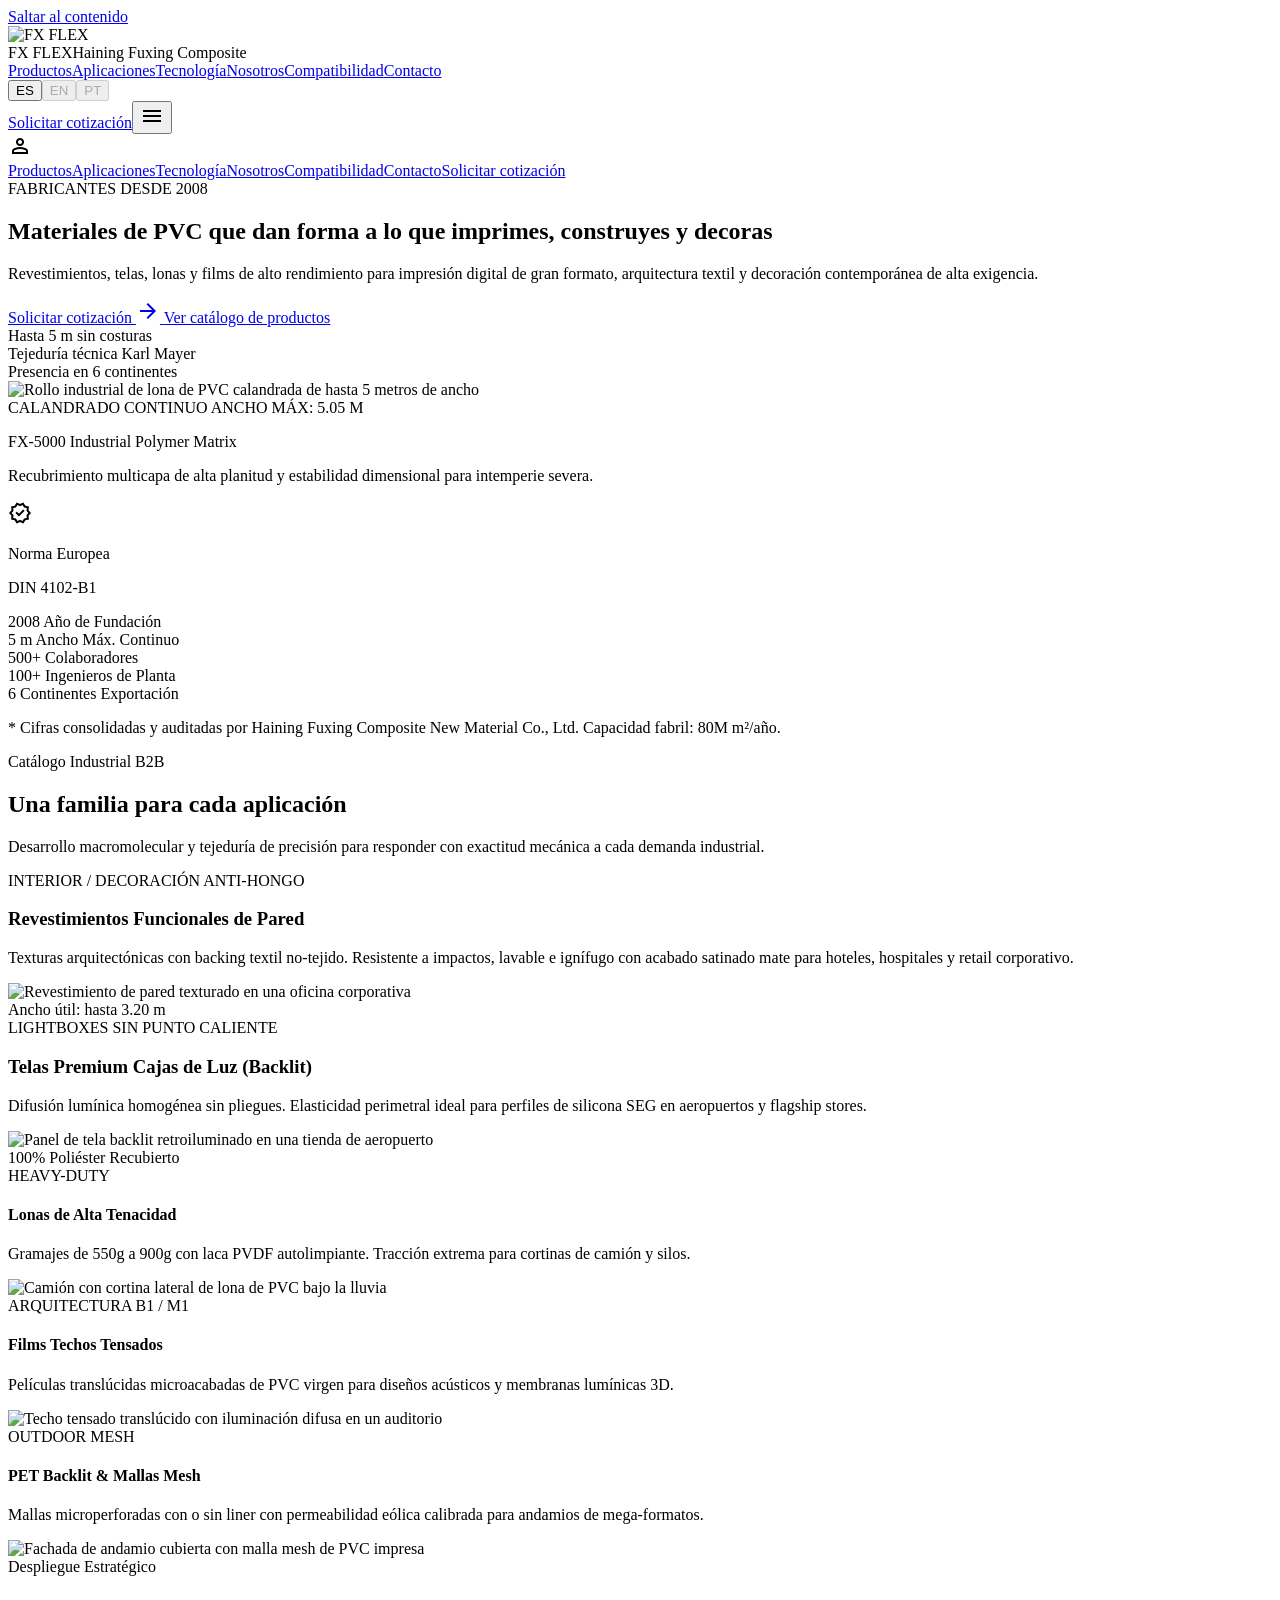
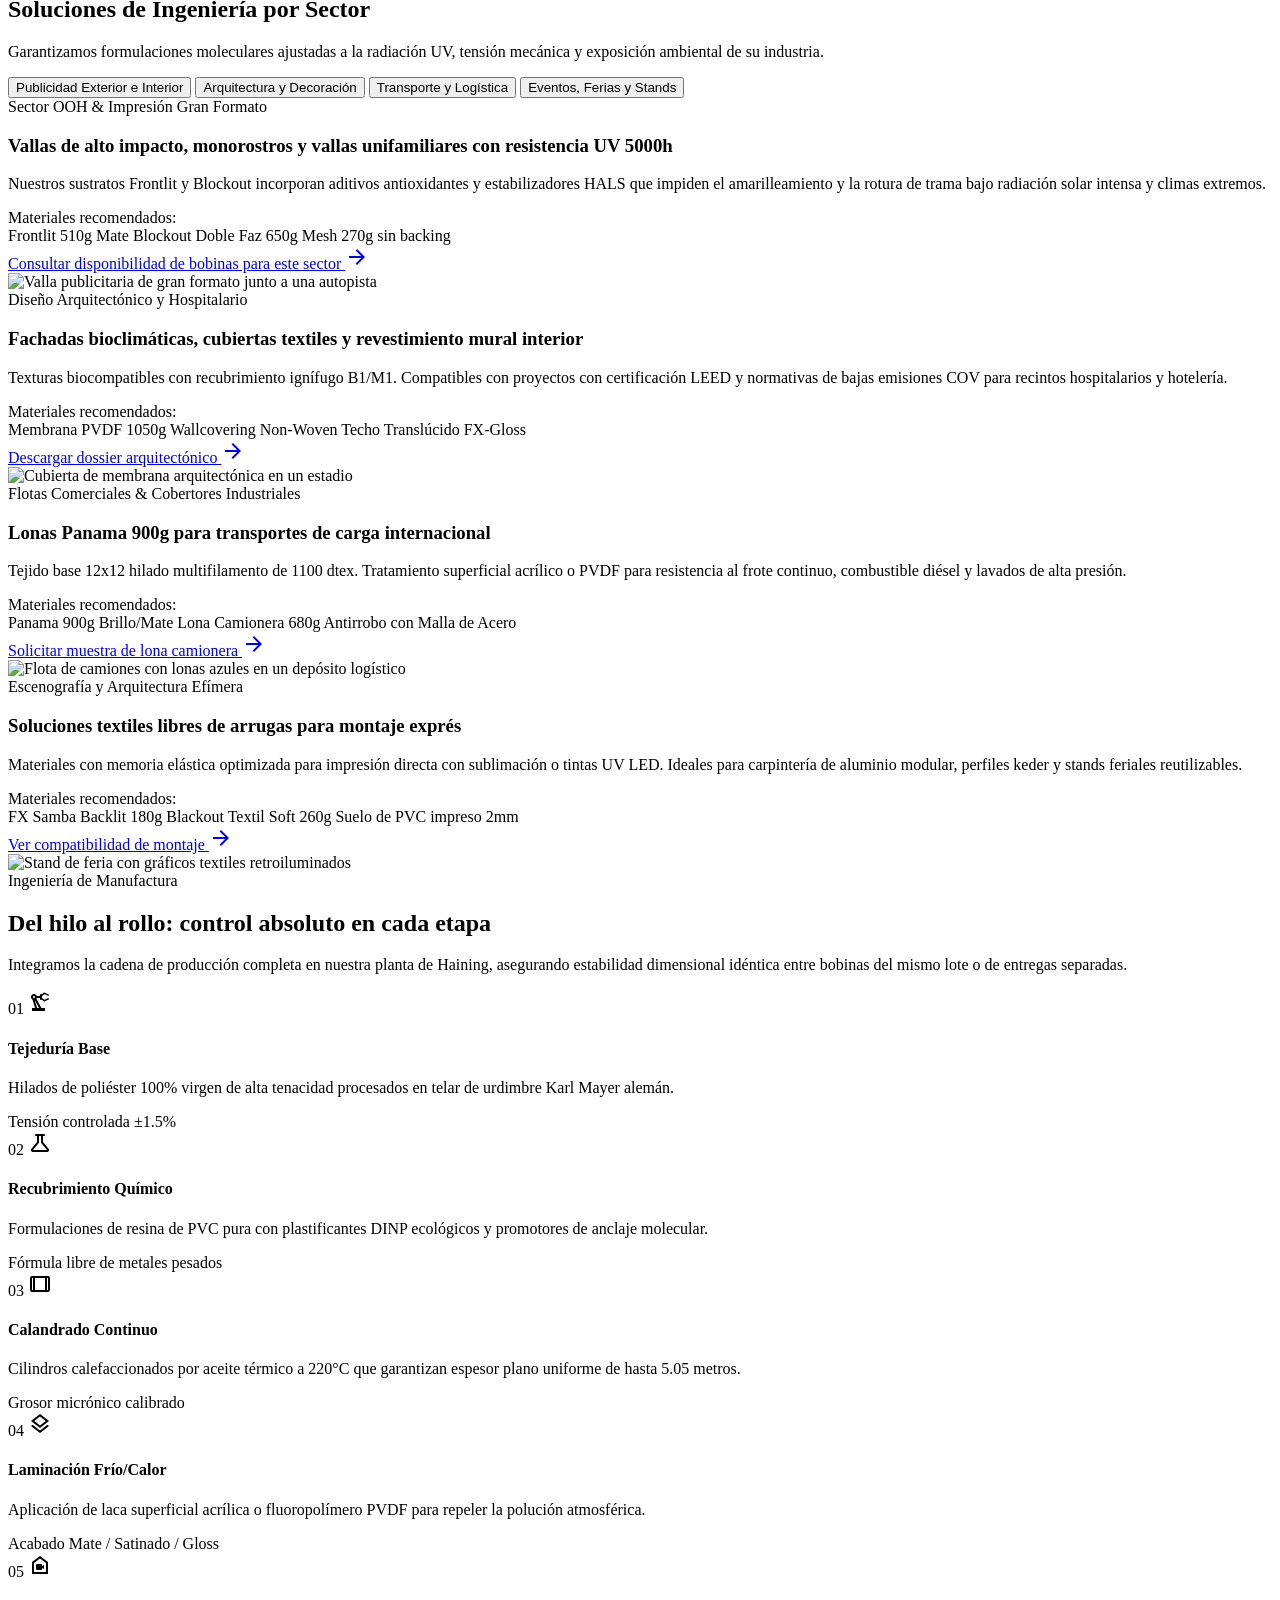
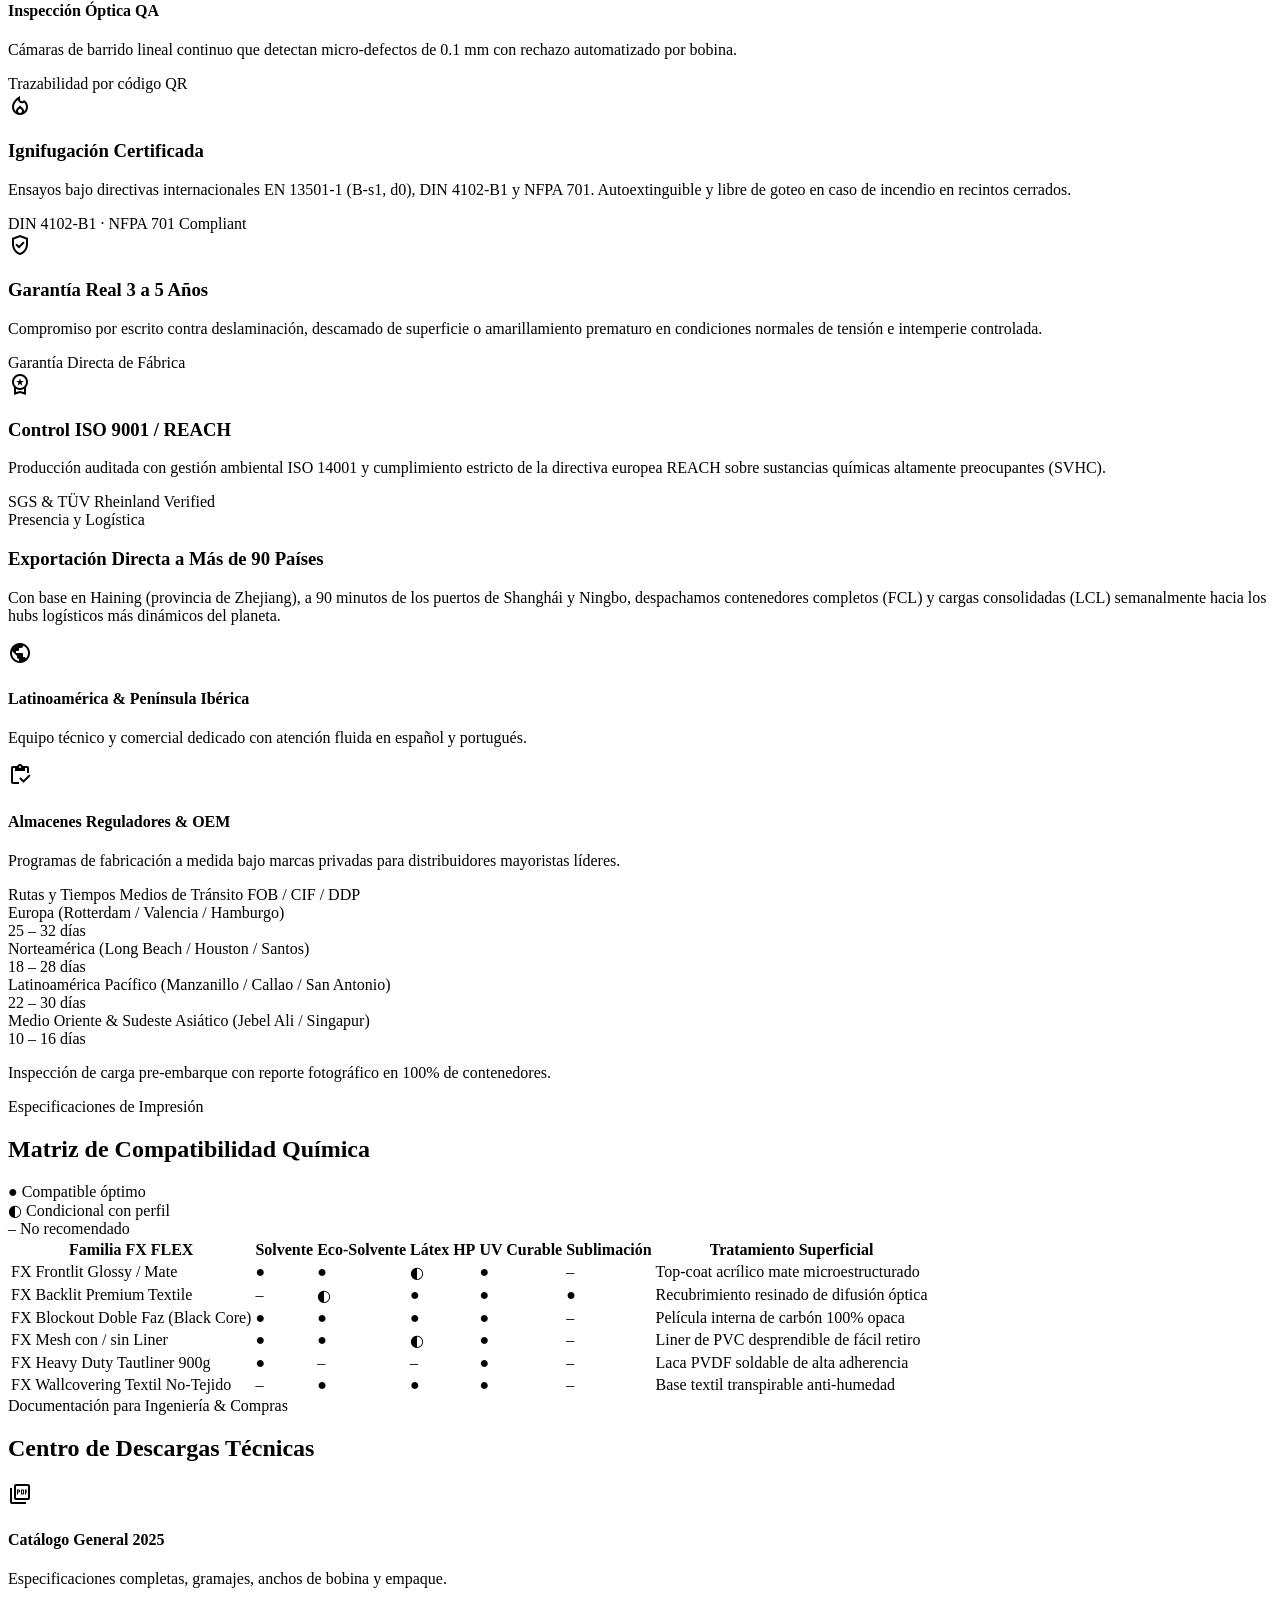
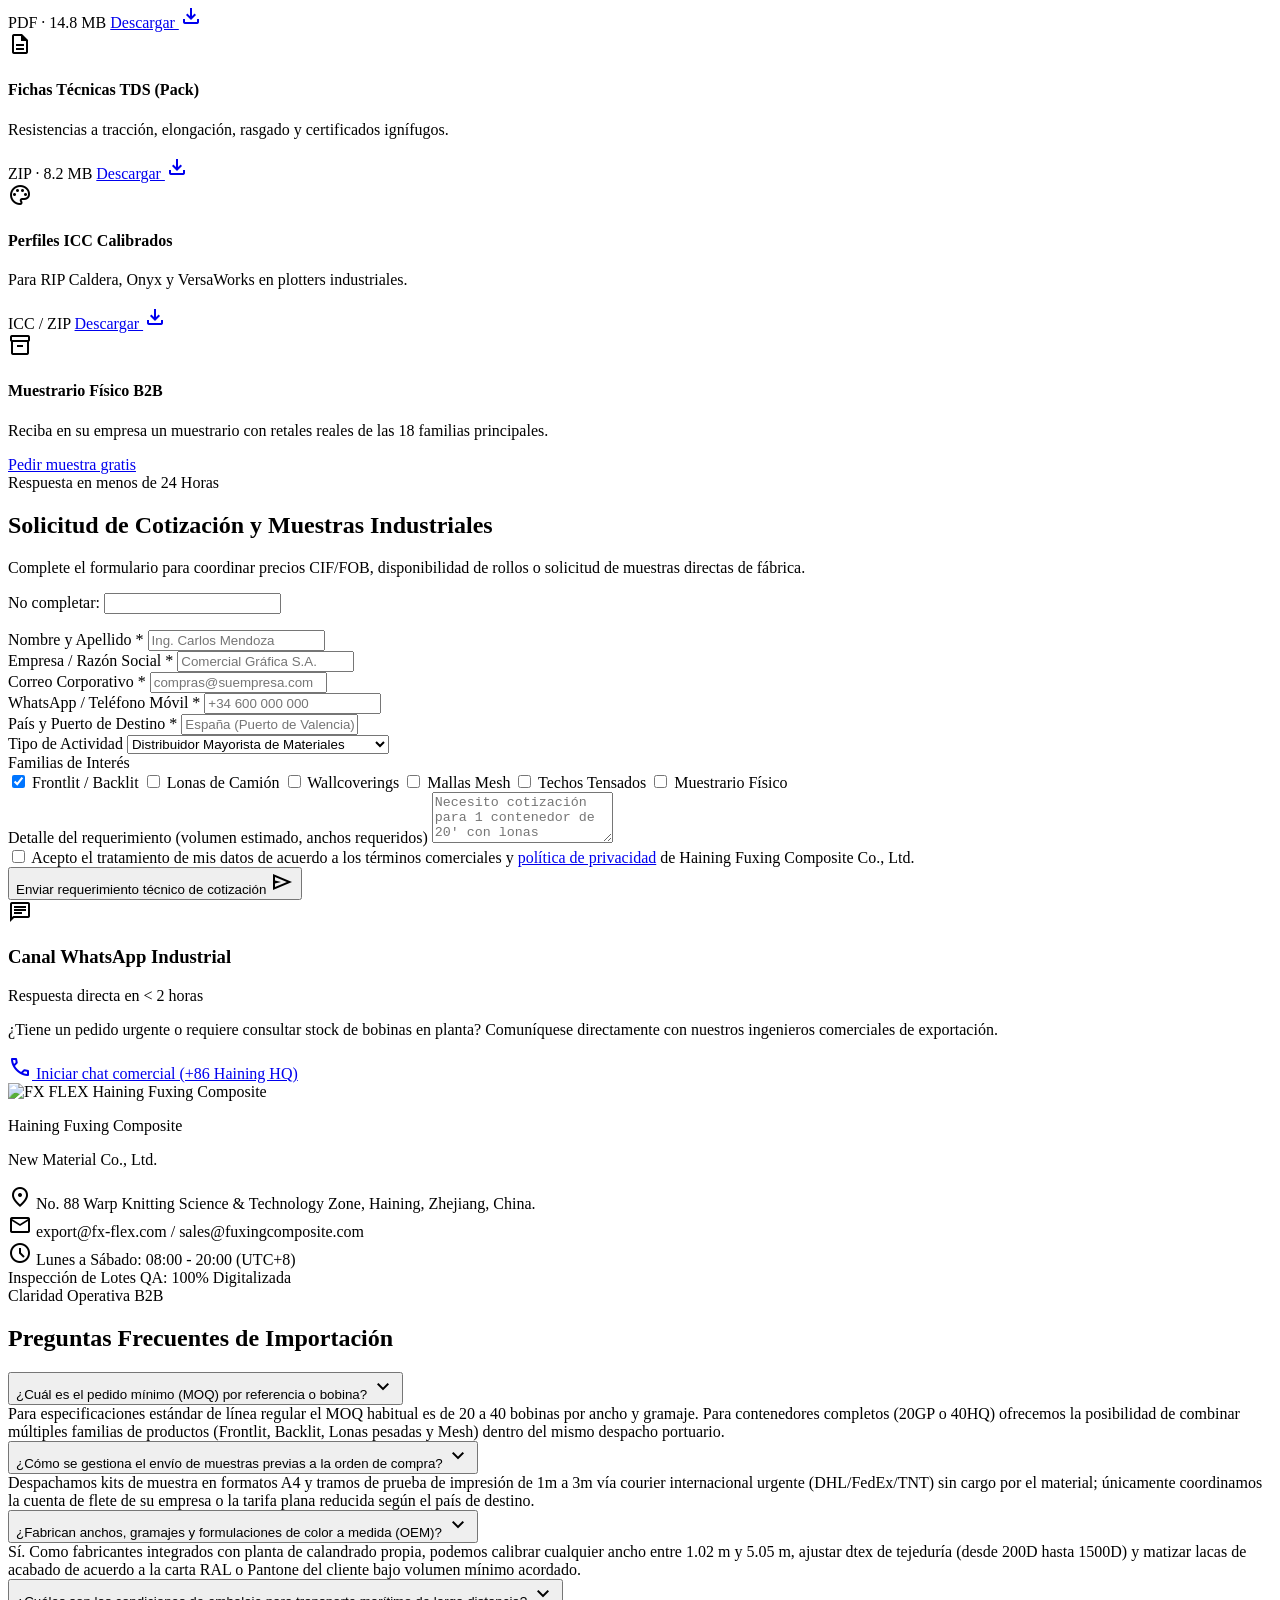
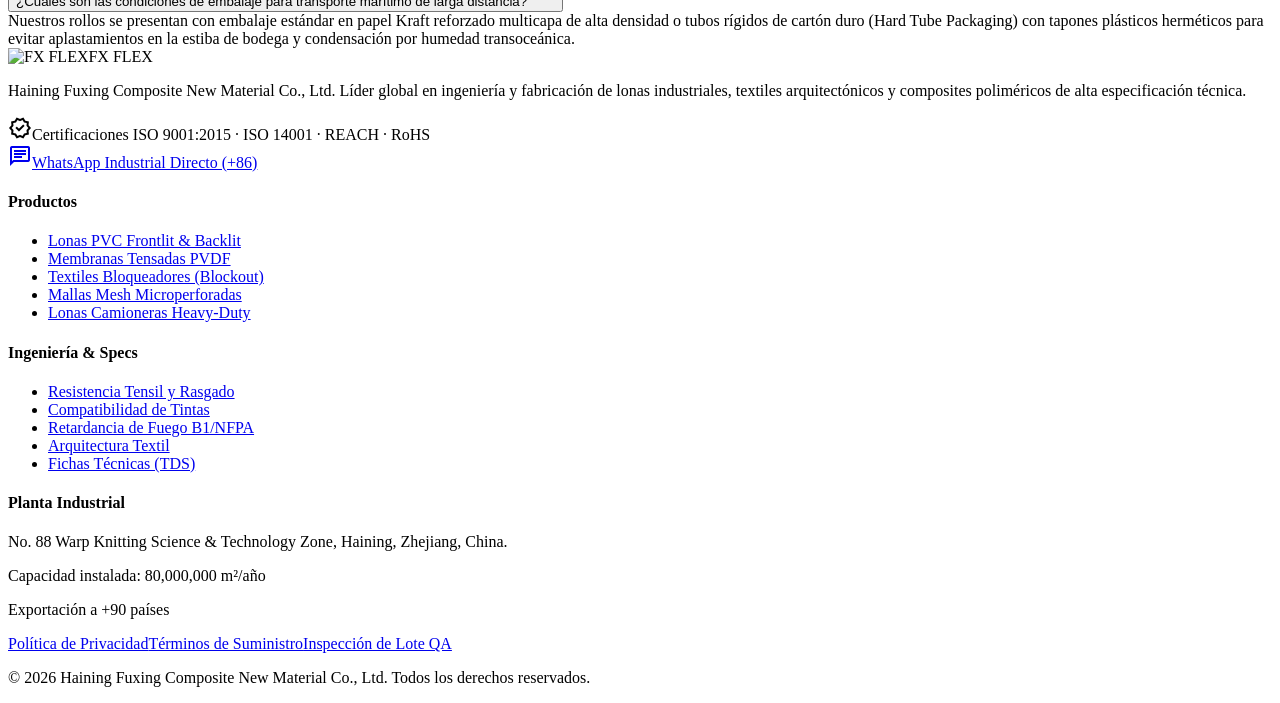
==== index.html @ 267d83b4 "Add files via upload" ====
<!DOCTYPE html>

<html lang="es"><head><meta charset="utf-8"/><meta content="width=device-width, initial-scale=1.0" name="viewport"/><link href="https://fonts.googleapis.com" rel="preconnect"/><link crossorigin="" href="https://fonts.gstatic.com" rel="preconnect"/><link href="https://fonts.googleapis.com/css2?family=Inter:wght@400;500;600;700&amp;family=Sora:wght@600;700&amp;display=swap" rel="stylesheet"/>
<link href="https://fonts.googleapis.com/css2?family=Material+Symbols+Outlined:wght,FILL@100..700,0..1&amp;display=swap" rel="stylesheet"/>
<title>FX FLEX | Lonas, telas y films de PVC para impresión, arquitectura y decoración</title>
<meta content="Fabricantes de lonas, telas, films y revestimientos de PVC para impresión digital de gran formato, arquitectura textil y decoración. Ancho continuo hasta 5 m, exportación a más de 90 países." name="description"/>
<meta content="#006394" name="theme-color"/>
<meta content="website" property="og:type"/>
<meta content="FX FLEX" property="og:site_name"/>
<meta content="FX FLEX | Materiales de PVC para imprimir, construir y decorar" property="og:title"/>
<meta content="Fabricantes de lonas, telas, films y revestimientos de PVC para impresión digital de gran formato, arquitectura textil y decoración. Ancho continuo hasta 5 m, exportación a más de 90 países." property="og:description"/>
<meta content="es_ES" property="og:locale"/>
<meta content="summary" name="twitter:card"/>
<!--CANONICAL--><!--/CANONICAL-->
<link href="favicon.svg" rel="icon" type="image/svg+xml"/>
<link href="assets/css/styles.css?v=1a5657e9" rel="stylesheet"/>
</head><body class="bg-surface font-body-md text-on-surface antialiased"><a class="skip-link" href="#main">Saltar al contenido</a><header class="fixed top-0 left-0 right-0 z-50 bg-pure-white/95 backdrop-blur-md shadow-[0_1px_8px_rgba(0,0,0,0.04)]"><div class="h-20 max-w-[1240px] mx-auto px-margin md:px-margin-tablet lg:px-margin-desktop flex items-center justify-between gap-space-md"><div class="flex items-center gap-space-md flex-shrink-0"><img alt="FX FLEX" class="h-8 w-auto object-contain" decoding="async" referrerpolicy="no-referrer" src="https://lh3.googleusercontent.com/aida/[base64]"/><div class="flex flex-col"><span class="font-headline-sm text-headline-sm uppercase tracking-tight text-primary leading-none">FX FLEX</span><span class="font-label-eyebrow text-label-eyebrow text-outline uppercase tracking-wider hidden sm:block">Haining Fuxing Composite</span></div></div><nav aria-label="Principal" class="hidden xl:flex items-center gap-space-lg"><a class="font-label-nav text-label-nav text-on-surface-variant hover:text-on-surface transition-colors py-space-xs" data-spy="" href="#productos">Productos</a><a class="font-label-nav text-label-nav text-on-surface-variant hover:text-on-surface transition-colors py-space-xs" data-spy="" href="#aplicaciones">Aplicaciones</a><a class="font-label-nav text-label-nav text-on-surface-variant hover:text-on-surface transition-colors py-space-xs" data-spy="" href="#tecnologia">Tecnología</a><a class="font-label-nav text-label-nav text-on-surface-variant hover:text-on-surface transition-colors py-space-xs" data-spy="" href="#nosotros">Nosotros</a><a class="font-label-nav text-label-nav text-on-surface-variant hover:text-on-surface transition-colors py-space-xs" data-spy="" href="#compatibilidad">Compatibilidad</a><a class="font-label-nav text-label-nav text-on-surface-variant hover:text-on-surface transition-colors py-space-xs" data-spy="" href="#contacto">Contacto</a></nav><div class="flex items-center gap-space-md"><div class="hidden md:flex items-center bg-surface-container-low rounded-lg p-space-xs"><button class="px-space-sm py-0.5 rounded font-label-badge text-label-badge text-on-primary bg-primary shadow-sm" type="button">ES</button><button aria-disabled="true" class="px-space-sm py-0.5 rounded font-label-badge text-label-badge text-on-surface-variant opacity-50 cursor-not-allowed" disabled="" title="Próximamente" type="button">EN</button><button aria-disabled="true" class="px-space-sm py-0.5 rounded font-label-badge text-label-badge text-on-surface-variant opacity-50 cursor-not-allowed" disabled="" title="Próximamente" type="button">PT</button></div><a class="hidden sm:inline-flex items-center justify-center bg-cta-coral text-pure-white font-body-sm text-body-sm font-semibold px-space-lg py-space-sm rounded-lg hover:brightness-105 transition-all shadow-[0_2px_8px_rgba(226,80,43,0.25)] flex-shrink-0" href="#contacto">Solicitar cotización</a><button aria-controls="mobile-menu" aria-expanded="false" aria-label="Abrir menú" class="xl:hidden inline-flex items-center justify-center w-10 h-10 rounded-lg text-on-surface hover:bg-surface-container-low" id="menu-btn" type="button"><span class="material-symbols-outlined">menu</span></button><div class="w-8 h-8 rounded-full bg-primary flex items-center justify-center flex-shrink-0"><span class="material-symbols-outlined text-on-primary text-[18px]">person</span></div></div></div><div class="hidden xl:hidden bg-pure-white border-t border-surface-container" id="mobile-menu"><nav aria-label="Menú móvil" class="max-w-[1240px] mx-auto px-margin md:px-margin-tablet py-space-md flex flex-col gap-space-xs"><a class="block px-space-sm py-space-sm rounded-lg font-label-nav text-label-nav text-on-surface-variant hover:text-on-surface transition-colors" data-spy="" href="#productos">Productos</a><a class="block px-space-sm py-space-sm rounded-lg font-label-nav text-label-nav text-on-surface-variant hover:text-on-surface transition-colors" data-spy="" href="#aplicaciones">Aplicaciones</a><a class="block px-space-sm py-space-sm rounded-lg font-label-nav text-label-nav text-on-surface-variant hover:text-on-surface transition-colors" data-spy="" href="#tecnologia">Tecnología</a><a class="block px-space-sm py-space-sm rounded-lg font-label-nav text-label-nav text-on-surface-variant hover:text-on-surface transition-colors" data-spy="" href="#nosotros">Nosotros</a><a class="block px-space-sm py-space-sm rounded-lg font-label-nav text-label-nav text-on-surface-variant hover:text-on-surface transition-colors" data-spy="" href="#compatibilidad">Compatibilidad</a><a class="block px-space-sm py-space-sm rounded-lg font-label-nav text-label-nav text-on-surface-variant hover:text-on-surface transition-colors" data-spy="" href="#contacto">Contacto</a><a class="mt-space-sm inline-flex items-center justify-center bg-cta-coral text-pure-white font-body-sm text-body-sm font-semibold px-space-lg py-space-sm rounded-lg" href="#contacto">Solicitar cotización</a></nav></div></header><main class="w-full pt-20 bg-surface min-h-[calc(100vh-20rem)] blueprint-grid-subtle" id="main"><div class="flex flex-col w-full">
<!-- SECTION 1: HERO INDUSTRIAL -->
<section class="relative w-full overflow-hidden blueprint-grid-subtle py-space-xl lg:py-24">
<div class="max-w-[1240px] mx-auto px-margin md:px-margin-tablet lg:px-margin-desktop">
<div class="grid grid-cols-1 lg:grid-cols-12 gap-gutter-desktop items-center">
<!-- Text Column (7 cols) -->
<div class="lg:col-span-7 flex flex-col space-y-space-lg">
<div class="inline-flex items-center gap-space-xs self-start bg-mist-surface px-space-md py-space-xs rounded-full">
<span class="w-2 h-2 rounded-full bg-tertiary"></span>
<span class="font-label-eyebrow text-label-eyebrow uppercase tracking-widest text-primary font-semibold">FABRICANTES DESDE 2008</span>
</div>
<h1 class="font-headline-hero text-headline-hero-mobile md:text-headline-hero text-on-surface tracking-tight">
            Materiales de PVC que dan forma a lo que
            <span class="relative inline-block text-primary">
              imprimes, construyes y decoras
              <span class="absolute bottom-1 left-0 w-full h-[6px] bg-cta-coral/20 -z-10 rounded"></span>
</span>
</h1>
<p class="font-body-lg text-body-lg text-on-surface-variant max-w-xl">
            Revestimientos, telas, lonas y films de alto rendimiento para impresión digital de gran formato, arquitectura textil y decoración contemporánea de alta exigencia.
          </p>
<!-- CTAs -->
<div class="flex flex-wrap items-center gap-space-md pt-space-xs">
<a class="inline-flex items-center justify-center bg-cta-coral text-pure-white font-body-md text-body-md font-semibold px-space-xl py-3 rounded-lg shadow-md hover:brightness-110 hover:-translate-y-0.5 transition-all" href="#contacto">
              Solicitar cotización
              <span class="material-symbols-outlined ml-space-xs text-[18px]">arrow_forward</span>
</a>
<a class="inline-flex items-center justify-center bg-pure-white text-primary font-body-md text-body-md font-semibold px-space-xl py-3 rounded-lg shadow-sm hover:bg-mist-surface transition-all" href="#productos">
              Ver catálogo de productos
            </a>
</div>
<!-- Trust Badges with Jade indicators -->
<div class="pt-space-md grid grid-cols-1 sm:grid-cols-3 gap-space-md">
<div class="flex items-center gap-space-sm bg-pure-white/80 p-space-sm rounded-lg shadow-sm">
<span class="w-3.5 h-3.5 rounded-sm bg-tertiary flex-shrink-0"></span>
<span class="font-body-sm text-body-sm font-medium text-on-surface">Hasta 5 m sin costuras</span>
</div>
<div class="flex items-center gap-space-sm bg-pure-white/80 p-space-sm rounded-lg shadow-sm">
<span class="w-3.5 h-3.5 rounded-sm bg-tertiary flex-shrink-0"></span>
<span class="font-body-sm text-body-sm font-medium text-on-surface">Tejeduría técnica Karl Mayer</span>
</div>
<div class="flex items-center gap-space-sm bg-pure-white/80 p-space-sm rounded-lg shadow-sm">
<span class="w-3.5 h-3.5 rounded-sm bg-tertiary flex-shrink-0"></span>
<span class="font-body-sm text-body-sm font-medium text-on-surface">Presencia en 6 continentes</span>
</div>
</div>
</div>
<!-- Visual Roll Column (5 cols) -->
<div class="lg:col-span-5 relative">
<div class="relative w-full rounded-xl overflow-hidden shadow-xl bg-surface-container">
<img alt="Rollo industrial de lona de PVC calandrada de hasta 5 metros de ancho" class="w-full h-[460px] object-cover" decoding="async" fetchpriority="high" referrerpolicy="no-referrer" src="https://lh3.googleusercontent.com/aida-public/[base64]"/>
<!-- Blueprint Technical Spec Overlay -->
<div class="absolute inset-0 bg-gradient-to-t from-charcoal-ink/80 via-transparent to-transparent flex flex-col justify-end p-space-lg text-pure-white">
<div class="flex items-center justify-between font-code-spec text-code-spec bg-on-secondary-fixed/90 backdrop-blur-md p-space-sm rounded-lg mb-space-xs text-secondary-fixed">
<span class="flex items-center gap-1.5"><span class="w-2 h-2 rounded-full bg-tertiary-fixed animate-ping"></span> CALANDRADO CONTINUO</span>
<span>ANCHO MÁX: 5.05 M</span>
</div>
<p class="font-headline-sm text-headline-sm">FX-5000 Industrial Polymer Matrix</p>
<p class="font-body-sm text-body-sm text-secondary-container">Recubrimiento multicapa de alta planitud y estabilidad dimensional para intemperie severa.</p>
</div>
</div>
<!-- Micro Badge Floating -->
<div class="absolute -top-4 -right-4 bg-pure-white rounded-lg p-space-sm shadow-md flex items-center gap-space-sm">
<span class="material-symbols-outlined text-primary text-[24px]">verified</span>
<div>
<p class="font-label-eyebrow text-label-eyebrow text-outline uppercase">Norma Europea</p>
<p class="font-headline-sm text-headline-sm text-on-surface">DIN 4102-B1</p>
</div>
</div>
</div>
</div>
</div>
</section>
<!-- SECTION 2: METRICS BAR -->
<section class="w-full bg-mist-surface py-space-xl shadow-sm">
<div class="max-w-[1240px] mx-auto px-margin md:px-margin-tablet lg:px-margin-desktop">
<div class="grid grid-cols-2 md:grid-cols-5 gap-gutter-tablet text-center">
<div class="flex flex-col items-center">
<span class="font-display-stat text-display-stat text-primary">2008</span>
<span class="font-body-sm text-body-sm text-on-surface-variant uppercase font-medium tracking-wide">Año de Fundación</span>
</div>
<div class="flex flex-col items-center">
<span class="font-display-stat text-display-stat text-primary">5 m</span>
<span class="font-body-sm text-body-sm text-on-surface-variant uppercase font-medium tracking-wide">Ancho Máx. Continuo</span>
</div>
<div class="flex flex-col items-center">
<span class="font-display-stat text-display-stat text-primary">500+</span>
<span class="font-body-sm text-body-sm text-on-surface-variant uppercase font-medium tracking-wide">Colaboradores</span>
</div>
<div class="flex flex-col items-center">
<span class="font-display-stat text-display-stat text-primary">100+</span>
<span class="font-body-sm text-body-sm text-on-surface-variant uppercase font-medium tracking-wide">Ingenieros de Planta</span>
</div>
<div class="col-span-2 md:col-span-1 flex flex-col items-center">
<span class="font-display-stat text-display-stat text-tertiary">6</span>
<span class="font-body-sm text-body-sm text-on-surface-variant uppercase font-medium tracking-wide">Continentes Exportación</span>
</div>
</div>
<p class="text-center font-code-spec text-code-spec text-outline mt-space-lg">
        * Cifras consolidadas y auditadas por Haining Fuxing Composite New Material Co., Ltd. Capacidad fabril: 80M m²/año.
      </p>
</div>
</section>
<!-- SECTION 3: BENTO GRID - PRODUCT FAMILIES -->
<section class="w-full py-space-xl lg:py-24 bg-surface" id="productos">
<div class="max-w-[1240px] mx-auto px-margin md:px-margin-tablet lg:px-margin-desktop">
<div class="flex flex-col md:flex-row md:items-end justify-between gap-space-md mb-space-xl">
<div>
<span class="font-label-eyebrow text-label-eyebrow uppercase text-primary font-semibold tracking-wider">Catálogo Industrial B2B</span>
<h2 class="font-headline-xl text-headline-xl-mobile md:text-headline-xl text-on-surface mt-space-xs">Una familia para cada aplicación</h2>
</div>
<p class="font-body-md text-body-md text-on-surface-variant max-w-md">
          Desarrollo macromolecular y tejeduría de precisión para responder con exactitud mecánica a cada demanda industrial.
        </p>
</div>
<!-- Bento Grid Layout -->
<div class="grid grid-cols-1 md:grid-cols-3 lg:grid-cols-12 gap-space-md">
<!-- Bento 1: Large Featured (7 cols) Wall Coverings -->
<div class="md:col-span-3 lg:col-span-7 bg-pure-white rounded-xl overflow-hidden shadow-sm hover:shadow-md transition-all flex flex-col justify-between group">
<div class="p-space-lg">
<div class="flex items-center gap-space-xs mb-space-sm">
<span class="bg-mist-surface text-primary font-label-badge text-label-badge px-space-sm py-0.5 rounded-full uppercase">INTERIOR / DECORACIÓN</span>
<span class="bg-surface-container text-on-surface-variant font-label-badge text-label-badge px-space-sm py-0.5 rounded-full uppercase">ANTI-HONGO</span>
</div>
<h3 class="font-headline-lg text-headline-lg text-on-surface group-hover:text-primary transition-colors">Revestimientos Funcionales de Pared</h3>
<p class="font-body-md text-body-md text-on-surface-variant mt-space-xs">
              Texturas arquitectónicas con backing textil no-tejido. Resistente a impactos, lavable e ignífugo con acabado satinado mate para hoteles, hospitales y retail corporativo.
            </p>
</div>
<div class="h-64 overflow-hidden relative">
<img alt="Revestimiento de pared texturado en una oficina corporativa" class="w-full h-full object-cover group-hover:scale-105 transition-transform duration-500" decoding="async" loading="lazy" referrerpolicy="no-referrer" src="https://lh3.googleusercontent.com/aida-public/[base64]"/>
<div class="absolute bottom-3 right-3 bg-surface-container-lowest/90 backdrop-blur-md px-space-sm py-1 rounded text-primary font-code-spec text-code-spec">
              Ancho útil: hasta 3.20 m
            </div>
</div>
</div>
<!-- Bento 2: Large Featured (5 cols) Backlit Textiles -->
<div class="md:col-span-3 lg:col-span-5 bg-pure-white rounded-xl overflow-hidden shadow-sm hover:shadow-md transition-all flex flex-col justify-between group">
<div class="p-space-lg">
<div class="flex items-center gap-space-xs mb-space-sm">
<span class="bg-secondary-fixed text-on-secondary-fixed font-label-badge text-label-badge px-space-sm py-0.5 rounded-full uppercase">LIGHTBOXES</span>
<span class="bg-mist-surface text-tertiary font-label-badge text-label-badge px-space-sm py-0.5 rounded-full uppercase">SIN PUNTO CALIENTE</span>
</div>
<h3 class="font-headline-lg text-headline-lg text-on-surface group-hover:text-primary transition-colors">Telas Premium Cajas de Luz (Backlit)</h3>
<p class="font-body-md text-body-md text-on-surface-variant mt-space-xs">
              Difusión lumínica homogénea sin pliegues. Elasticidad perimetral ideal para perfiles de silicona SEG en aeropuertos y flagship stores.
            </p>
</div>
<div class="h-64 overflow-hidden relative">
<img alt="Panel de tela backlit retroiluminado en una tienda de aeropuerto" class="w-full h-full object-cover group-hover:scale-105 transition-transform duration-500" decoding="async" loading="lazy" referrerpolicy="no-referrer" src="https://lh3.googleusercontent.com/aida-public/[base64]"/>
<div class="absolute bottom-3 right-3 bg-surface-container-lowest/90 backdrop-blur-md px-space-sm py-1 rounded text-primary font-code-spec text-code-spec">
              100% Poliéster Recubierto
            </div>
</div>
</div>
<!-- Bento 3: Heavy Duty Tarpaulins (4 cols) -->
<div class="md:col-span-1 lg:col-span-4 bg-pure-white rounded-xl overflow-hidden shadow-sm hover:shadow-md transition-all flex flex-col justify-between group">
<div class="p-space-lg">
<div class="flex items-center gap-space-xs mb-space-sm">
<span class="bg-mist-surface text-primary font-label-badge text-label-badge px-space-sm py-0.5 rounded-full uppercase">HEAVY-DUTY</span>
</div>
<h4 class="font-headline-md text-headline-md text-on-surface group-hover:text-primary transition-colors">Lonas de Alta Tenacidad</h4>
<p class="font-body-sm text-body-sm text-on-surface-variant mt-space-xs">
              Gramajes de 550g a 900g con laca PVDF autolimpiante. Tracción extrema para cortinas de camión y silos.
            </p>
</div>
<div class="h-44 overflow-hidden">
<img alt="Camión con cortina lateral de lona de PVC bajo la lluvia" class="w-full h-full object-cover group-hover:scale-105 transition-transform duration-500" decoding="async" loading="lazy" referrerpolicy="no-referrer" src="https://lh3.googleusercontent.com/aida-public/[base64]"/>
</div>
</div>
<!-- Bento 4: Ceiling Films & Membrane (4 cols) -->
<div class="md:col-span-1 lg:col-span-4 bg-pure-white rounded-xl overflow-hidden shadow-sm hover:shadow-md transition-all flex flex-col justify-between group">
<div class="p-space-lg">
<div class="flex items-center gap-space-xs mb-space-sm">
<span class="bg-mist-surface text-tertiary font-label-badge text-label-badge px-space-sm py-0.5 rounded-full uppercase">ARQUITECTURA</span>
<span class="bg-surface-container text-on-surface-variant font-label-badge text-label-badge px-space-sm py-0.5 rounded-full uppercase">B1 / M1</span>
</div>
<h4 class="font-headline-md text-headline-md text-on-surface group-hover:text-primary transition-colors">Films Techos Tensados</h4>
<p class="font-body-sm text-body-sm text-on-surface-variant mt-space-xs">
              Películas translúcidas microacabadas de PVC virgen para diseños acústicos y membranas lumínicas 3D.
            </p>
</div>
<div class="h-44 overflow-hidden">
<img alt="Techo tensado translúcido con iluminación difusa en un auditorio" class="w-full h-full object-cover group-hover:scale-105 transition-transform duration-500" decoding="async" loading="lazy" referrerpolicy="no-referrer" src="https://lh3.googleusercontent.com/aida-public/[base64]"/>
</div>
</div>
<!-- Bento 5: Mesh & Media (4 cols) -->
<div class="md:col-span-1 lg:col-span-4 bg-pure-white rounded-xl overflow-hidden shadow-sm hover:shadow-md transition-all flex flex-col justify-between group">
<div class="p-space-lg">
<div class="flex items-center gap-space-xs mb-space-sm">
<span class="bg-mist-surface text-primary font-label-badge text-label-badge px-space-sm py-0.5 rounded-full uppercase">OUTDOOR MESH</span>
</div>
<h4 class="font-headline-md text-headline-md text-on-surface group-hover:text-primary transition-colors">PET Backlit &amp; Mallas Mesh</h4>
<p class="font-body-sm text-body-sm text-on-surface-variant mt-space-xs">
              Mallas microperforadas con o sin liner con permeabilidad eólica calibrada para andamios de mega-formatos.
            </p>
</div>
<div class="h-44 overflow-hidden">
<img alt="Fachada de andamio cubierta con malla mesh de PVC impresa" class="w-full h-full object-cover group-hover:scale-105 transition-transform duration-500" decoding="async" loading="lazy" referrerpolicy="no-referrer" src="https://lh3.googleusercontent.com/aida-public/[base64]"/>
</div>
</div>
</div>
</div>
</section>
<!-- SECTION 4: APLICACIONES Y SOLUCIONES SECTORIALES -->
<section class="w-full py-space-xl lg:py-20 bg-surface-container-low" id="aplicaciones">
<div class="max-w-[1240px] mx-auto px-margin md:px-margin-tablet lg:px-margin-desktop">
<div class="text-center max-w-2xl mx-auto mb-space-xl">
<span class="font-label-eyebrow text-label-eyebrow uppercase text-primary font-semibold">Despliegue Estratégico</span>
<h2 class="font-headline-xl text-headline-xl-mobile md:text-headline-xl text-on-surface mt-space-xs">Soluciones de Ingeniería por Sector</h2>
<p class="font-body-md text-body-md text-on-surface-variant mt-space-sm">Garantizamos formulaciones moleculares ajustadas a la radiación UV, tensión mecánica y exposición ambiental de su industria.</p>
</div>
<!-- Application Tabs System -->
<div class="flex flex-wrap items-center justify-center gap-space-xs mb-space-lg" id="app-tabs">
<button class="app-tab-btn px-space-lg py-space-sm rounded-lg font-body-sm text-body-sm font-semibold bg-primary text-pure-white transition-all shadow-sm" data-target="app-publicidad" type="button">
          Publicidad Exterior e Interior
        </button>
<button class="app-tab-btn px-space-lg py-space-sm rounded-lg font-body-sm text-body-sm font-semibold bg-pure-white text-on-surface-variant hover:text-primary transition-all" data-target="app-arquitectura" type="button">
          Arquitectura y Decoración
        </button>
<button class="app-tab-btn px-space-lg py-space-sm rounded-lg font-body-sm text-body-sm font-semibold bg-pure-white text-on-surface-variant hover:text-primary transition-all" data-target="app-transporte" type="button">
          Transporte y Logística
        </button>
<button class="app-tab-btn px-space-lg py-space-sm rounded-lg font-body-sm text-body-sm font-semibold bg-pure-white text-on-surface-variant hover:text-primary transition-all" data-target="app-eventos" type="button">
          Eventos, Ferias y Stands
        </button>
</div>
<!-- Application Panels -->
<!-- Panel 1 -->
<div class="app-panel grid grid-cols-1 lg:grid-cols-12 gap-space-xl items-center bg-pure-white p-space-lg md:p-space-xl rounded-xl shadow-sm" id="app-publicidad">
<div class="lg:col-span-6 space-y-space-md">
<span class="font-code-spec text-code-spec text-tertiary uppercase font-bold tracking-wider">Sector OOH &amp; Impresión Gran Formato</span>
<h3 class="font-headline-lg text-headline-lg text-on-surface">Vallas de alto impacto, monorostros y vallas unifamiliares con resistencia UV 5000h</h3>
<p class="font-body-md text-body-md text-on-surface-variant">
            Nuestros sustratos Frontlit y Blockout incorporan aditivos antioxidantes y estabilizadores HALS que impiden el amarilleamiento y la rotura de trama bajo radiación solar intensa y climas extremos.
          </p>
<div class="space-y-space-xs">
<span class="font-label-eyebrow text-label-eyebrow text-outline uppercase font-semibold">Materiales recomendados:</span>
<div class="flex flex-wrap gap-space-xs">
<span class="px-space-sm py-1 bg-mist-surface rounded text-primary font-code-spec text-code-spec">Frontlit 510g Mate</span>
<span class="px-space-sm py-1 bg-mist-surface rounded text-primary font-code-spec text-code-spec">Blockout Doble Faz 650g</span>
<span class="px-space-sm py-1 bg-mist-surface rounded text-primary font-code-spec text-code-spec">Mesh 270g sin backing</span>
</div>
</div>
<div class="pt-space-sm">
<a class="inline-flex items-center text-primary font-body-sm text-body-sm font-semibold hover:gap-space-sm transition-all" href="#contacto">
              Consultar disponibilidad de bobinas para este sector <span class="material-symbols-outlined text-[18px] ml-1">arrow_forward</span>
</a>
</div>
</div>
<div class="lg:col-span-6 h-80 rounded-lg overflow-hidden shadow-sm">
<img alt="Valla publicitaria de gran formato junto a una autopista" class="w-full h-full object-cover" decoding="async" loading="lazy" referrerpolicy="no-referrer" src="https://lh3.googleusercontent.com/aida-public/[base64]"/>
</div>
</div>
<!-- Panel 2 (Hidden by default) -->
<div class="app-panel hidden grid grid-cols-1 lg:grid-cols-12 gap-space-xl items-center bg-pure-white p-space-lg md:p-space-xl rounded-xl shadow-sm" id="app-arquitectura">
<div class="lg:col-span-6 space-y-space-md">
<span class="font-code-spec text-code-spec text-tertiary uppercase font-bold tracking-wider">Diseño Arquitectónico y Hospitalario</span>
<h3 class="font-headline-lg text-headline-lg text-on-surface">Fachadas bioclimáticas, cubiertas textiles y revestimiento mural interior</h3>
<p class="font-body-md text-body-md text-on-surface-variant">
            Texturas biocompatibles con recubrimiento ignífugo B1/M1. Compatibles con proyectos con certificación LEED y normativas de bajas emisiones COV para recintos hospitalarios y hotelería.
          </p>
<div class="space-y-space-xs">
<span class="font-label-eyebrow text-label-eyebrow text-outline uppercase font-semibold">Materiales recomendados:</span>
<div class="flex flex-wrap gap-space-xs">
<span class="px-space-sm py-1 bg-mist-surface rounded text-primary font-code-spec text-code-spec">Membrana PVDF 1050g</span>
<span class="px-space-sm py-1 bg-mist-surface rounded text-primary font-code-spec text-code-spec">Wallcovering Non-Woven</span>
<span class="px-space-sm py-1 bg-mist-surface rounded text-primary font-code-spec text-code-spec">Techo Translúcido FX-Gloss</span>
</div>
</div>
<div class="pt-space-sm">
<a class="inline-flex items-center text-primary font-body-sm text-body-sm font-semibold hover:gap-space-sm transition-all" href="#contacto">
              Descargar dossier arquitectónico <span class="material-symbols-outlined text-[18px] ml-1">arrow_forward</span>
</a>
</div>
</div>
<div class="lg:col-span-6 h-80 rounded-lg overflow-hidden shadow-sm">
<img alt="Cubierta de membrana arquitectónica en un estadio" class="w-full h-full object-cover" decoding="async" loading="lazy" referrerpolicy="no-referrer" src="https://lh3.googleusercontent.com/aida-public/[base64]"/>
</div>
</div>
<!-- Panel 3 (Hidden by default) -->
<div class="app-panel hidden grid grid-cols-1 lg:grid-cols-12 gap-space-xl items-center bg-pure-white p-space-lg md:p-space-xl rounded-xl shadow-sm" id="app-transporte">
<div class="lg:col-span-6 space-y-space-md">
<span class="font-code-spec text-code-spec text-tertiary uppercase font-bold tracking-wider">Flotas Comerciales &amp; Cobertores Industriales</span>
<h3 class="font-headline-lg text-headline-lg text-on-surface">Lonas Panama 900g para transportes de carga internacional</h3>
<p class="font-body-md text-body-md text-on-surface-variant">
            Tejido base 12x12 hilado multifilamento de 1100 dtex. Tratamiento superficial acrílico o PVDF para resistencia al frote continuo, combustible diésel y lavados de alta presión.
          </p>
<div class="space-y-space-xs">
<span class="font-label-eyebrow text-label-eyebrow text-outline uppercase font-semibold">Materiales recomendados:</span>
<div class="flex flex-wrap gap-space-xs">
<span class="px-space-sm py-1 bg-mist-surface rounded text-primary font-code-spec text-code-spec">Panama 900g Brillo/Mate</span>
<span class="px-space-sm py-1 bg-mist-surface rounded text-primary font-code-spec text-code-spec">Lona Camionera 680g</span>
<span class="px-space-sm py-1 bg-mist-surface rounded text-primary font-code-spec text-code-spec">Antirrobo con Malla de Acero</span>
</div>
</div>
<div class="pt-space-sm">
<a class="inline-flex items-center text-primary font-body-sm text-body-sm font-semibold hover:gap-space-sm transition-all" href="#contacto">
              Solicitar muestra de lona camionera <span class="material-symbols-outlined text-[18px] ml-1">arrow_forward</span>
</a>
</div>
</div>
<div class="lg:col-span-6 h-80 rounded-lg overflow-hidden shadow-sm">
<img alt="Flota de camiones con lonas azules en un depósito logístico" class="w-full h-full object-cover" decoding="async" loading="lazy" referrerpolicy="no-referrer" src="https://lh3.googleusercontent.com/aida-public/[base64]"/>
</div>
</div>
<!-- Panel 4 (Hidden by default) -->
<div class="app-panel hidden grid grid-cols-1 lg:grid-cols-12 gap-space-xl items-center bg-pure-white p-space-lg md:p-space-xl rounded-xl shadow-sm" id="app-eventos">
<div class="lg:col-span-6 space-y-space-md">
<span class="font-code-spec text-code-spec text-tertiary uppercase font-bold tracking-wider">Escenografía y Arquitectura Efímera</span>
<h3 class="font-headline-lg text-headline-lg text-on-surface">Soluciones textiles libres de arrugas para montaje exprés</h3>
<p class="font-body-md text-body-md text-on-surface-variant">
            Materiales con memoria elástica optimizada para impresión directa con sublimación o tintas UV LED. Ideales para carpintería de aluminio modular, perfiles keder y stands feriales reutilizables.
          </p>
<div class="space-y-space-xs">
<span class="font-label-eyebrow text-label-eyebrow text-outline uppercase font-semibold">Materiales recomendados:</span>
<div class="flex flex-wrap gap-space-xs">
<span class="px-space-sm py-1 bg-mist-surface rounded text-primary font-code-spec text-code-spec">FX Samba Backlit 180g</span>
<span class="px-space-sm py-1 bg-mist-surface rounded text-primary font-code-spec text-code-spec">Blackout Textil Soft 260g</span>
<span class="px-space-sm py-1 bg-mist-surface rounded text-primary font-code-spec text-code-spec">Suelo de PVC impreso 2mm</span>
</div>
</div>
<div class="pt-space-sm">
<a class="inline-flex items-center text-primary font-body-sm text-body-sm font-semibold hover:gap-space-sm transition-all" href="#contacto">
              Ver compatibilidad de montaje <span class="material-symbols-outlined text-[18px] ml-1">arrow_forward</span>
</a>
</div>
</div>
<div class="lg:col-span-6 h-80 rounded-lg overflow-hidden shadow-sm">
<img alt="Stand de feria con gráficos textiles retroiluminados" class="w-full h-full object-cover" decoding="async" loading="lazy" referrerpolicy="no-referrer" src="https://lh3.googleusercontent.com/aida-public/[base64]"/>
</div>
</div>
</div>
</section>
<!-- SECTION 5: PROCESO Y TECNOLOGÍA INDUSTRIAL -->
<section class="w-full py-space-xl lg:py-24 bg-primary text-on-primary" id="tecnologia">
<div class="max-w-[1240px] mx-auto px-margin md:px-margin-tablet lg:px-margin-desktop">
<div class="max-w-2xl mb-space-xl">
<span class="font-label-eyebrow text-label-eyebrow uppercase text-secondary-fixed font-semibold">Ingeniería de Manufactura</span>
<h2 class="font-headline-xl text-headline-xl-mobile md:text-headline-xl mt-space-xs">Del hilo al rollo: control absoluto en cada etapa</h2>
<p class="font-body-md text-body-md text-secondary-container mt-space-sm">
          Integramos la cadena de producción completa en nuestra planta de Haining, asegurando estabilidad dimensional idéntica entre bobinas del mismo lote o de entregas separadas.
        </p>
</div>
<!-- 5 Process Steps Chronological Connector -->
<div class="grid grid-cols-1 md:grid-cols-5 gap-space-md relative">
<!-- Step 1 -->
<div class="bg-on-secondary-fixed/50 p-space-md rounded-xl flex flex-col justify-between relative group hover:bg-on-secondary-fixed transition-colors">
<div>
<div class="flex items-center justify-between mb-space-md">
<span class="font-display-stat text-headline-lg text-secondary-container">01</span>
<span class="material-symbols-outlined text-secondary-fixed text-[24px]">precision_manufacturing</span>
</div>
<h4 class="font-headline-sm text-headline-sm mb-space-xs">Tejeduría Base</h4>
<p class="font-body-sm text-body-sm text-secondary-container">
              Hilados de poliéster 100% virgen de alta tenacidad procesados en telar de urdimbre Karl Mayer alemán.
            </p>
</div>
<div class="mt-space-md pt-space-xs font-code-spec text-code-spec text-tertiary-fixed">
            Tensión controlada ±1.5%
          </div>
</div>
<!-- Step 2 -->
<div class="bg-on-secondary-fixed/50 p-space-md rounded-xl flex flex-col justify-between relative group hover:bg-on-secondary-fixed transition-colors">
<div>
<div class="flex items-center justify-between mb-space-md">
<span class="font-display-stat text-headline-lg text-secondary-container">02</span>
<span class="material-symbols-outlined text-secondary-fixed text-[24px]">science</span>
</div>
<h4 class="font-headline-sm text-headline-sm mb-space-xs">Recubrimiento Químico</h4>
<p class="font-body-sm text-body-sm text-secondary-container">
              Formulaciones de resina de PVC pura con plastificantes DINP ecológicos y promotores de anclaje molecular.
            </p>
</div>
<div class="mt-space-md pt-space-xs font-code-spec text-code-spec text-tertiary-fixed">
            Fórmula libre de metales pesados
          </div>
</div>
<!-- Step 3 -->
<div class="bg-on-secondary-fixed/50 p-space-md rounded-xl flex flex-col justify-between relative group hover:bg-on-secondary-fixed transition-colors">
<div>
<div class="flex items-center justify-between mb-space-md">
<span class="font-display-stat text-headline-lg text-secondary-container">03</span>
<span class="material-symbols-outlined text-secondary-fixed text-[24px]">width_full</span>
</div>
<h4 class="font-headline-sm text-headline-sm mb-space-xs">Calandrado Continuo</h4>
<p class="font-body-sm text-body-sm text-secondary-container">
              Cilindros calefaccionados por aceite térmico a 220°C que garantizan espesor plano uniforme de hasta 5.05 metros.
            </p>
</div>
<div class="mt-space-md pt-space-xs font-code-spec text-code-spec text-tertiary-fixed">
            Grosor micrónico calibrado
          </div>
</div>
<!-- Step 4 -->
<div class="bg-on-secondary-fixed/50 p-space-md rounded-xl flex flex-col justify-between relative group hover:bg-on-secondary-fixed transition-colors">
<div>
<div class="flex items-center justify-between mb-space-md">
<span class="font-display-stat text-headline-lg text-secondary-container">04</span>
<span class="material-symbols-outlined text-secondary-fixed text-[24px]">layers</span>
</div>
<h4 class="font-headline-sm text-headline-sm mb-space-xs">Laminación Frío/Calor</h4>
<p class="font-body-sm text-body-sm text-secondary-container">
              Aplicación de laca superficial acrílica o fluoropolímero PVDF para repeler la polución atmosférica.
            </p>
</div>
<div class="mt-space-md pt-space-xs font-code-spec text-code-spec text-tertiary-fixed">
            Acabado Mate / Satinado / Gloss
          </div>
</div>
<!-- Step 5 -->
<div class="bg-on-secondary-fixed/50 p-space-md rounded-xl flex flex-col justify-between relative group hover:bg-on-secondary-fixed transition-colors">
<div>
<div class="flex items-center justify-between mb-space-md">
<span class="font-display-stat text-headline-lg text-secondary-container">05</span>
<span class="material-symbols-outlined text-secondary-fixed text-[24px]">camera_indoor</span>
</div>
<h4 class="font-headline-sm text-headline-sm mb-space-xs">Inspección Óptica QA</h4>
<p class="font-body-sm text-body-sm text-secondary-container">
              Cámaras de barrido lineal continuo que detectan micro-defectos de 0.1 mm con rechazo automatizado por bobina.
            </p>
</div>
<div class="mt-space-md pt-space-xs font-code-spec text-code-spec text-tertiary-fixed">
            Trazabilidad por código QR
          </div>
</div>
</div>
</div>
</section>
<!-- SECTION 6: CALIDAD, GARANTÍAS Y PRESENCIA GLOBAL -->
<section class="w-full py-space-xl lg:py-24 bg-surface" id="nosotros">
<div class="max-w-[1240px] mx-auto px-margin md:px-margin-tablet lg:px-margin-desktop">
<!-- Value Pillars (3 cards) -->
<div class="grid grid-cols-1 md:grid-cols-3 gap-space-lg mb-space-xl">
<div class="bg-pure-white p-space-lg rounded-xl shadow-sm flex flex-col justify-between">
<div class="flex items-center gap-space-sm mb-space-md">
<div class="w-10 h-10 rounded-lg bg-mist-surface flex items-center justify-center text-primary">
<span class="material-symbols-outlined">local_fire_department</span>
</div>
<h3 class="font-headline-md text-headline-md text-on-surface">Ignifugación Certificada</h3>
</div>
<p class="font-body-sm text-body-sm text-on-surface-variant">
            Ensayos bajo directivas internacionales EN 13501-1 (B-s1, d0), DIN 4102-B1 y NFPA 701. Autoextinguible y libre de goteo en caso de incendio en recintos cerrados.
          </p>
<div class="mt-space-md pt-space-sm flex items-center gap-2">
<span class="font-code-spec text-code-spec text-tertiary font-semibold">DIN 4102-B1</span>
<span class="text-outline">·</span>
<span class="font-code-spec text-code-spec text-tertiary font-semibold">NFPA 701 Compliant</span>
</div>
</div>
<div class="bg-pure-white p-space-lg rounded-xl border-l-4 border-cta-coral shadow-sm flex flex-col justify-between">
<div class="flex items-center gap-space-sm mb-space-md">
<div class="w-10 h-10 rounded-lg bg-mist-surface flex items-center justify-center text-primary">
<span class="material-symbols-outlined">verified_user</span>
</div>
<h3 class="font-headline-md text-headline-md text-on-surface">Garantía Real 3 a 5 Años</h3>
</div>
<p class="font-body-sm text-body-sm text-on-surface-variant">
            Compromiso por escrito contra deslaminación, descamado de superficie o amarillamiento prematuro en condiciones normales de tensión e intemperie controlada.
          </p>
<div class="mt-space-md pt-space-sm flex items-center gap-2">
<span class="font-code-spec text-code-spec text-primary font-semibold">Garantía Directa de Fábrica</span>
</div>
</div>
<div class="bg-pure-white p-space-lg rounded-xl shadow-sm flex flex-col justify-between">
<div class="flex items-center gap-space-sm mb-space-md">
<div class="w-10 h-10 rounded-lg bg-mist-surface flex items-center justify-center text-primary">
<span class="material-symbols-outlined">workspace_premium</span>
</div>
<h3 class="font-headline-md text-headline-md text-on-surface">Control ISO 9001 / REACH</h3>
</div>
<p class="font-body-sm text-body-sm text-on-surface-variant">
            Producción auditada con gestión ambiental ISO 14001 y cumplimiento estricto de la directiva europea REACH sobre sustancias químicas altamente preocupantes (SVHC).
          </p>
<div class="mt-space-md pt-space-sm flex items-center gap-2">
<span class="font-code-spec text-code-spec text-tertiary font-semibold">SGS &amp; TÜV Rheinland Verified</span>
</div>
</div>
</div>
<!-- Global Presence Section with Trade Hubs -->
<div class="bg-surface-container-low rounded-xl p-space-lg md:p-space-xl shadow-sm">
<div class="grid grid-cols-1 lg:grid-cols-12 gap-space-xl items-center">
<div class="lg:col-span-5 space-y-space-md">
<span class="font-label-eyebrow text-label-eyebrow uppercase text-primary font-semibold">Presencia y Logística</span>
<h3 class="font-headline-lg text-headline-lg text-on-surface">Exportación Directa a Más de 90 Países</h3>
<p class="font-body-md text-body-md text-on-surface-variant">
              Con base en Haining (provincia de Zhejiang), a 90 minutos de los puertos de Shanghái y Ningbo, despachamos contenedores completos (FCL) y cargas consolidadas (LCL) semanalmente hacia los hubs logísticos más dinámicos del planeta.
            </p>
<div class="space-y-space-sm">
<div class="flex items-start gap-space-sm">
<span class="material-symbols-outlined text-primary text-[20px] mt-0.5">public</span>
<div>
<h4 class="font-body-sm text-body-sm font-semibold text-on-surface">Latinoamérica &amp; Península Ibérica</h4>
<p class="font-body-sm text-body-sm text-on-surface-variant">Equipo técnico y comercial dedicado con atención fluida en español y portugués.</p>
</div>
</div>
<div class="flex items-start gap-space-sm">
<span class="material-symbols-outlined text-primary text-[20px] mt-0.5">inventory</span>
<div>
<h4 class="font-body-sm text-body-sm font-semibold text-on-surface">Almacenes Reguladores &amp; OEM</h4>
<p class="font-body-sm text-body-sm text-on-surface-variant">Programas de fabricación a medida bajo marcas privadas para distribuidores mayoristas líderes.</p>
</div>
</div>
</div>
</div>
<!-- Trade Nodes Card -->
<div class="lg:col-span-7 bg-pure-white p-space-lg rounded-xl shadow-sm">
<div class="flex items-center justify-between mb-space-md">
<span class="font-headline-sm text-headline-sm text-on-surface">Rutas y Tiempos Medios de Tránsito</span>
<span class="font-code-spec text-code-spec text-primary font-bold">FOB / CIF / DDP</span>
</div>
<div class="space-y-space-sm">
<div class="p-space-sm bg-mist-surface rounded-lg flex items-center justify-between">
<div class="flex items-center gap-space-sm">
<span class="w-2.5 h-2.5 rounded-full bg-cta-coral"></span>
<span class="font-body-sm text-body-sm font-semibold text-on-surface">Europa (Rotterdam / Valencia / Hamburgo)</span>
</div>
<span class="font-code-spec text-code-spec text-on-surface-variant">25 – 32 días</span>
</div>
<div class="p-space-sm bg-mist-surface rounded-lg flex items-center justify-between">
<div class="flex items-center gap-space-sm">
<span class="w-2.5 h-2.5 rounded-full bg-cta-coral"></span>
<span class="font-body-sm text-body-sm font-semibold text-on-surface">Norteamérica (Long Beach / Houston / Santos)</span>
</div>
<span class="font-code-spec text-code-spec text-on-surface-variant">18 – 28 días</span>
</div>
<div class="p-space-sm bg-mist-surface rounded-lg flex items-center justify-between">
<div class="flex items-center gap-space-sm">
<span class="w-2.5 h-2.5 rounded-full bg-cta-coral"></span>
<span class="font-body-sm text-body-sm font-semibold text-on-surface">Latinoamérica Pacífico (Manzanillo / Callao / San Antonio)</span>
</div>
<span class="font-code-spec text-code-spec text-on-surface-variant">22 – 30 días</span>
</div>
<div class="p-space-sm bg-mist-surface rounded-lg flex items-center justify-between">
<div class="flex items-center gap-space-sm">
<span class="w-2.5 h-2.5 rounded-full bg-cta-coral"></span>
<span class="font-body-sm text-body-sm font-semibold text-on-surface">Medio Oriente &amp; Sudeste Asiático (Jebel Ali / Singapur)</span>
</div>
<span class="font-code-spec text-code-spec text-on-surface-variant">10 – 16 días</span>
</div>
</div>
<p class="font-code-spec text-code-spec text-outline mt-space-md text-right">
              Inspección de carga pre-embarque con reporte fotográfico en 100% de contenedores.
            </p>
</div>
</div>
</div>
</div>
</section>
<!-- SECTION 7: MATRIZ DE COMPATIBILIDAD TÉCNICA DE IMPRESIÓN -->
<section class="w-full py-space-xl lg:py-24 bg-surface-container-lowest" id="compatibilidad">
<div class="max-w-[1240px] mx-auto px-margin md:px-margin-tablet lg:px-margin-desktop">
<div class="flex flex-col md:flex-row md:items-end justify-between gap-space-md mb-space-lg">
<div>
<span class="font-label-eyebrow text-label-eyebrow uppercase text-primary font-semibold">Especificaciones de Impresión</span>
<h2 class="font-headline-xl text-headline-xl-mobile md:text-headline-xl text-on-surface mt-space-xs">Matriz de Compatibilidad Química</h2>
</div>
<div class="flex flex-wrap items-center gap-space-md font-body-sm text-body-sm">
<div class="flex items-center gap-1.5"><span class="text-tertiary font-bold text-lg">●</span> Compatible óptimo</div>
<div class="flex items-center gap-1.5"><span class="text-primary font-bold text-lg">◐</span> Condicional con perfil</div>
<div class="flex items-center gap-1.5"><span class="text-outline font-bold text-lg">–</span> No recomendado</div>
</div>
</div>
<!-- Technical Spec Table with horizontal scroll wrapper for tablet/mobile -->
<div class="overflow-x-auto rounded-xl shadow-sm bg-pure-white">
<table class="w-full text-left font-body-sm text-body-sm min-w-[700px]">
<thead class="bg-primary text-on-primary font-headline-sm text-body-sm">
<tr>
<th class="py-space-md px-space-lg">Familia FX FLEX</th>
<th class="py-space-md px-space-md text-center">Solvente</th>
<th class="py-space-md px-space-md text-center">Eco-Solvente</th>
<th class="py-space-md px-space-md text-center">Látex HP</th>
<th class="py-space-md px-space-md text-center">UV Curable</th>
<th class="py-space-md px-space-md text-center">Sublimación</th>
<th class="py-space-md px-space-lg">Tratamiento Superficial</th>
</tr>
</thead>
<tbody class="divide-y divide-surface-container">
<tr class="hover:bg-mist-surface/50 transition-colors">
<td class="py-space-md px-space-lg font-semibold text-on-surface">FX Frontlit Glossy / Mate</td>
<td class="py-space-md px-space-md text-center text-tertiary font-bold text-base">●</td>
<td class="py-space-md px-space-md text-center text-tertiary font-bold text-base">●</td>
<td class="py-space-md px-space-md text-center text-primary font-bold text-base">◐</td>
<td class="py-space-md px-space-md text-center text-tertiary font-bold text-base">●</td>
<td class="py-space-md px-space-md text-center text-outline">–</td>
<td class="py-space-md px-space-lg text-on-surface-variant font-code-spec text-code-spec">Top-coat acrílico mate microestructurado</td>
</tr>
<tr class="bg-mist-surface/20 hover:bg-mist-surface/50 transition-colors">
<td class="py-space-md px-space-lg font-semibold text-on-surface">FX Backlit Premium Textile</td>
<td class="py-space-md px-space-md text-center text-outline">–</td>
<td class="py-space-md px-space-md text-center text-primary font-bold text-base">◐</td>
<td class="py-space-md px-space-md text-center text-tertiary font-bold text-base">●</td>
<td class="py-space-md px-space-md text-center text-tertiary font-bold text-base">●</td>
<td class="py-space-md px-space-md text-center text-tertiary font-bold text-base">●</td>
<td class="py-space-md px-space-lg text-on-surface-variant font-code-spec text-code-spec">Recubrimiento resinado de difusión óptica</td>
</tr>
<tr class="hover:bg-mist-surface/50 transition-colors">
<td class="py-space-md px-space-lg font-semibold text-on-surface">FX Blockout Doble Faz (Black Core)</td>
<td class="py-space-md px-space-md text-center text-tertiary font-bold text-base">●</td>
<td class="py-space-md px-space-md text-center text-tertiary font-bold text-base">●</td>
<td class="py-space-md px-space-md text-center text-tertiary font-bold text-base">●</td>
<td class="py-space-md px-space-md text-center text-tertiary font-bold text-base">●</td>
<td class="py-space-md px-space-md text-center text-outline">–</td>
<td class="py-space-md px-space-lg text-on-surface-variant font-code-spec text-code-spec">Película interna de carbón 100% opaca</td>
</tr>
<tr class="bg-mist-surface/20 hover:bg-mist-surface/50 transition-colors">
<td class="py-space-md px-space-lg font-semibold text-on-surface">FX Mesh con / sin Liner</td>
<td class="py-space-md px-space-md text-center text-tertiary font-bold text-base">●</td>
<td class="py-space-md px-space-md text-center text-tertiary font-bold text-base">●</td>
<td class="py-space-md px-space-md text-center text-primary font-bold text-base">◐</td>
<td class="py-space-md px-space-md text-center text-tertiary font-bold text-base">●</td>
<td class="py-space-md px-space-md text-center text-outline">–</td>
<td class="py-space-md px-space-lg text-on-surface-variant font-code-spec text-code-spec">Liner de PVC desprendible de fácil retiro</td>
</tr>
<tr class="hover:bg-mist-surface/50 transition-colors">
<td class="py-space-md px-space-lg font-semibold text-on-surface">FX Heavy Duty Tautliner 900g</td>
<td class="py-space-md px-space-md text-center text-tertiary font-bold text-base">●</td>
<td class="py-space-md px-space-md text-center text-outline">–</td>
<td class="py-space-md px-space-md text-center text-outline">–</td>
<td class="py-space-md px-space-md text-center text-tertiary font-bold text-base">●</td>
<td class="py-space-md px-space-md text-center text-outline">–</td>
<td class="py-space-md px-space-lg text-on-surface-variant font-code-spec text-code-spec">Laca PVDF soldable de alta adherencia</td>
</tr>
<tr class="bg-mist-surface/20 hover:bg-mist-surface/50 transition-colors">
<td class="py-space-md px-space-lg font-semibold text-on-surface">FX Wallcovering Textil No-Tejido</td>
<td class="py-space-md px-space-md text-center text-outline">–</td>
<td class="py-space-md px-space-md text-center text-tertiary font-bold text-base">●</td>
<td class="py-space-md px-space-md text-center text-tertiary font-bold text-base">●</td>
<td class="py-space-md px-space-md text-center text-tertiary font-bold text-base">●</td>
<td class="py-space-md px-space-md text-center text-outline">–</td>
<td class="py-space-md px-space-lg text-on-surface-variant font-code-spec text-code-spec">Base textil transpirable anti-humedad</td>
</tr>
</tbody>
</table>
</div>
</div>
</section>
<!-- SECTION 8: CENTRO DE DESCARGAS TÉCNICAS -->
<section class="w-full py-space-xl bg-mist-surface" id="descargas">
<div class="max-w-[1240px] mx-auto px-margin md:px-margin-tablet lg:px-margin-desktop">
<div class="mb-space-lg">
<span class="font-label-eyebrow text-label-eyebrow uppercase text-primary font-semibold">Documentación para Ingeniería &amp; Compras</span>
<h2 class="font-headline-lg text-headline-lg text-on-surface mt-space-xs">Centro de Descargas Técnicas</h2>
</div>
<div class="grid grid-cols-1 sm:grid-cols-2 lg:grid-cols-4 gap-space-md">
<!-- Download Card 1 -->
<div class="bg-pure-white p-space-lg rounded-xl shadow-sm hover:shadow-md transition-all flex flex-col justify-between">
<div>
<div class="w-12 h-12 rounded-lg bg-surface-container flex items-center justify-center text-primary mb-space-md">
<span class="material-symbols-outlined text-[28px]">picture_as_pdf</span>
</div>
<h4 class="font-headline-sm text-headline-sm text-on-surface">Catálogo General 2025</h4>
<p class="font-body-sm text-body-sm text-on-surface-variant mt-space-xs">Especificaciones completas, gramajes, anchos de bobina y empaque.</p>
</div>
<div class="mt-space-md pt-space-sm flex items-center justify-between">
<span class="font-code-spec text-code-spec text-outline">PDF · 14.8 MB</span>
<a class="inline-flex items-center text-primary font-body-sm text-body-sm font-semibold hover:underline" download="" href="/descargas/catalogo-general-2025.pdf">
              Descargar <span class="material-symbols-outlined text-[16px] ml-1">download</span>
</a>
</div>
</div>
<!-- Download Card 2 -->
<div class="bg-pure-white p-space-lg rounded-xl shadow-sm hover:shadow-md transition-all flex flex-col justify-between">
<div>
<div class="w-12 h-12 rounded-lg bg-surface-container flex items-center justify-center text-primary mb-space-md">
<span class="material-symbols-outlined text-[28px]">description</span>
</div>
<h4 class="font-headline-sm text-headline-sm text-on-surface">Fichas Técnicas TDS (Pack)</h4>
<p class="font-body-sm text-body-sm text-on-surface-variant mt-space-xs">Resistencias a tracción, elongación, rasgado y certificados ignífugos.</p>
</div>
<div class="mt-space-md pt-space-sm flex items-center justify-between">
<span class="font-code-spec text-code-spec text-outline">ZIP · 8.2 MB</span>
<a class="inline-flex items-center text-primary font-body-sm text-body-sm font-semibold hover:underline" download="" href="/descargas/fichas-tecnicas-tds.zip">
              Descargar <span class="material-symbols-outlined text-[16px] ml-1">download</span>
</a>
</div>
</div>
<!-- Download Card 3 -->
<div class="bg-pure-white p-space-lg rounded-xl shadow-sm hover:shadow-md transition-all flex flex-col justify-between">
<div>
<div class="w-12 h-12 rounded-lg bg-surface-container flex items-center justify-center text-primary mb-space-md">
<span class="material-symbols-outlined text-[28px]">palette</span>
</div>
<h4 class="font-headline-sm text-headline-sm text-on-surface">Perfiles ICC Calibrados</h4>
<p class="font-body-sm text-body-sm text-on-surface-variant mt-space-xs">Para RIP Caldera, Onyx y VersaWorks en plotters industriales.</p>
</div>
<div class="mt-space-md pt-space-sm flex items-center justify-between">
<span class="font-code-spec text-code-spec text-outline">ICC / ZIP</span>
<a class="inline-flex items-center text-primary font-body-sm text-body-sm font-semibold hover:underline" download="" href="/descargas/perfiles-icc.zip">
              Descargar <span class="material-symbols-outlined text-[16px] ml-1">download</span>
</a>
</div>
</div>
<!-- Download Card 4 (Sample Box) -->
<div class="bg-primary text-on-primary p-space-lg rounded-xl shadow-sm flex flex-col justify-between">
<div>
<div class="w-12 h-12 rounded-lg bg-on-secondary-fixed/50 flex items-center justify-center text-secondary-fixed mb-space-md">
<span class="material-symbols-outlined text-[28px]">inventory_2</span>
</div>
<h4 class="font-headline-sm text-headline-sm">Muestrario Físico B2B</h4>
<p class="font-body-sm text-body-sm text-secondary-container mt-space-xs">Reciba en su empresa un muestrario con retales reales de las 18 familias principales.</p>
</div>
<div class="mt-space-md pt-space-sm">
<a class="inline-flex items-center justify-center w-full bg-cta-coral text-pure-white font-body-sm text-body-sm font-semibold py-2 rounded-lg shadow-sm hover:brightness-105 transition-all" href="#contacto">
              Pedir muestra gratis
            </a>
</div>
</div>
</div>
</div>
</section>
<!-- SECTION 9: FORMULARIO B2B & WHATSAPP DIRECTO -->
<section class="w-full py-space-xl lg:py-24 bg-surface" id="contacto">
<div class="max-w-[1240px] mx-auto px-margin md:px-margin-tablet lg:px-margin-desktop">
<div class="grid grid-cols-1 lg:grid-cols-12 gap-gutter-desktop items-start">
<!-- Left: High Conversion Form (7 cols) -->
<div class="lg:col-span-7 bg-pure-white p-space-lg md:p-space-xl rounded-xl shadow-sm">
<div class="mb-space-lg">
<span class="font-label-eyebrow text-label-eyebrow uppercase text-primary font-semibold">Respuesta en menos de 24 Horas</span>
<h2 class="font-headline-lg text-headline-lg text-on-surface mt-space-xs">Solicitud de Cotización y Muestras Industriales</h2>
<p class="font-body-sm text-body-sm text-on-surface-variant mt-space-xs">
              Complete el formulario para coordinar precios CIF/FOB, disponibilidad de rollos o solicitud de muestras directas de fábrica.
            </p>
</div>
<form action="/gracias.html" class="space-y-space-md" data-netlify="true" method="POST" name="cotizacion" netlify-honeypot="bot-field"><input name="form-name" type="hidden" value="cotizacion"/><input name="subject" type="hidden" value="Nueva solicitud de cotización - FX FLEX"/><p aria-hidden="true" class="hidden"><label>No completar: <input autocomplete="off" name="bot-field" tabindex="-1"/></label></p>
<div class="grid grid-cols-1 sm:grid-cols-2 gap-space-md">
<div>
<label class="block font-body-sm text-body-sm font-medium text-on-surface mb-1" for="nombre">Nombre y Apellido *</label>
<input autocomplete="name" class="w-full bg-pure-white text-on-surface rounded-lg px-space-md py-2.5 font-body-sm text-body-sm shadow-sm focus:outline-none focus:ring-2 focus:ring-primary" id="nombre" name="nombre" placeholder="Ing. Carlos Mendoza" required="" type="text"/>
</div>
<div>
<label class="block font-body-sm text-body-sm font-medium text-on-surface mb-1" for="empresa">Empresa / Razón Social *</label>
<input autocomplete="organization" class="w-full bg-pure-white text-on-surface rounded-lg px-space-md py-2.5 font-body-sm text-body-sm shadow-sm focus:outline-none focus:ring-2 focus:ring-primary" id="empresa" name="empresa" placeholder="Comercial Gráfica S.A." required="" type="text"/>
</div>
</div>
<div class="grid grid-cols-1 sm:grid-cols-2 gap-space-md">
<div>
<label class="block font-body-sm text-body-sm font-medium text-on-surface mb-1" for="email">Correo Corporativo *</label>
<input autocomplete="email" class="w-full bg-pure-white text-on-surface rounded-lg px-space-md py-2.5 font-body-sm text-body-sm shadow-sm focus:outline-none focus:ring-2 focus:ring-primary" id="email" name="email" placeholder="compras@suempresa.com" required="" type="email"/>
</div>
<div>
<label class="block font-body-sm text-body-sm font-medium text-on-surface mb-1" for="telefono">WhatsApp / Teléfono Móvil *</label>
<input autocomplete="tel" class="w-full bg-pure-white text-on-surface rounded-lg px-space-md py-2.5 font-body-sm text-body-sm shadow-sm focus:outline-none focus:ring-2 focus:ring-primary" id="telefono" name="telefono" placeholder="+34 600 000 000" required="" type="tel"/>
</div>
</div>
<div class="grid grid-cols-1 sm:grid-cols-2 gap-space-md">
<div>
<label class="block font-body-sm text-body-sm font-medium text-on-surface mb-1" for="pais_puerto">País y Puerto de Destino *</label>
<input class="w-full bg-pure-white text-on-surface rounded-lg px-space-md py-2.5 font-body-sm text-body-sm shadow-sm focus:outline-none focus:ring-2 focus:ring-primary" id="pais_puerto" name="pais_puerto" placeholder="España (Puerto de Valencia)" required="" type="text"/>
</div>
<div>
<label class="block font-body-sm text-body-sm font-medium text-on-surface mb-1" for="actividad">Tipo de Actividad</label>
<select class="w-full bg-pure-white text-on-surface rounded-lg px-space-md py-2.5 font-body-sm text-body-sm shadow-sm focus:outline-none focus:ring-2 focus:ring-primary" id="actividad" name="actividad">
<option value="distribuidor">Distribuidor Mayorista de Materiales</option>
<option value="impresor">Taller de Impresión Gran Formato</option>
<option value="converter">Fabricante de Toldos / Lonas de Camión</option>
<option value="arquitectura">Estudio de Arquitectura / Decoración</option>
<option value="otro">Otro</option>
</select>
</div>
</div>
<div>
<span class="block font-body-sm text-body-sm font-medium text-on-surface mb-1">Familias de Interés</span>
<div class="grid grid-cols-2 sm:grid-cols-3 gap-2 pt-1 font-body-sm text-body-sm">
<label class="flex items-center gap-2 cursor-pointer">
<input checked="" class="w-4 h-4 rounded text-primary" name="familias" type="checkbox" value="Frontlit / Backlit"/> Frontlit / Backlit
                </label>
<label class="flex items-center gap-2 cursor-pointer">
<input class="w-4 h-4 rounded text-primary" name="familias" type="checkbox" value="Lonas de Camión"/> Lonas de Camión
                </label>
<label class="flex items-center gap-2 cursor-pointer">
<input class="w-4 h-4 rounded text-primary" name="familias" type="checkbox" value="Wallcoverings"/> Wallcoverings
                </label>
<label class="flex items-center gap-2 cursor-pointer">
<input class="w-4 h-4 rounded text-primary" name="familias" type="checkbox" value="Mallas Mesh"/> Mallas Mesh
                </label>
<label class="flex items-center gap-2 cursor-pointer">
<input class="w-4 h-4 rounded text-primary" name="familias" type="checkbox" value="Techos Tensados"/> Techos Tensados
                </label>
<label class="flex items-center gap-2 cursor-pointer">
<input class="w-4 h-4 rounded text-primary" name="familias" type="checkbox" value="Muestrario Físico"/> Muestrario Físico
                </label>
</div>
</div>
<div>
<label class="block font-body-sm text-body-sm font-medium text-on-surface mb-1" for="detalle">Detalle del requerimiento (volumen estimado, anchos requeridos)</label>
<textarea class="w-full bg-pure-white text-on-surface rounded-lg px-space-md py-2.5 font-body-sm text-body-sm shadow-sm focus:outline-none focus:ring-2 focus:ring-primary" id="detalle" name="detalle" placeholder="Necesito cotización para 1 contenedor de 20' con lonas Frontlit 510g en ancho 3.20m..." rows="3"></textarea>
</div>
<div class="flex items-start gap-2 pt-1">
<input class="w-4 h-4 mt-1 rounded text-primary" id="privacidad" name="privacidad" required="" type="checkbox"/>
<label class="font-body-sm text-body-sm text-on-surface-variant" for="privacidad">Acepto el tratamiento de mis datos de acuerdo a los términos comerciales y <a class="text-primary underline" href="privacidad.html" rel="noopener" target="_blank">política de privacidad</a> de Haining Fuxing Composite Co., Ltd.</label>
</div>
<button class="w-full bg-cta-coral text-pure-white font-body-md text-body-md font-bold py-3.5 rounded-lg shadow-md hover:brightness-110 transition-all flex items-center justify-center gap-space-sm" type="submit">
<span>Enviar requerimiento técnico de cotización</span>
<span class="material-symbols-outlined text-[20px]">send</span>
</button>
</form>
</div>
<!-- Right: Fast Contact & WhatsApp Direct Box (5 cols) -->
<div class="lg:col-span-5 space-y-space-md">
<!-- Direct WhatsApp Box -->
<div class="bg-gradient-to-br from-tertiary to-tertiary-container text-on-tertiary p-space-lg md:p-space-xl rounded-xl shadow-md">
<div class="flex items-center gap-space-sm mb-space-md">
<div class="w-12 h-12 rounded-full bg-pure-white/20 flex items-center justify-center">
<span class="material-symbols-outlined text-pure-white text-[28px]">chat</span>
</div>
<div>
<h3 class="font-headline-sm text-headline-sm text-pure-white">Canal WhatsApp Industrial</h3>
<span class="font-code-spec text-code-spec text-tertiary-fixed">Respuesta directa en &lt; 2 horas</span>
</div>
</div>
<p class="font-body-sm text-body-sm text-pure-white/90 mb-space-md">
              ¿Tiene un pedido urgente o requiere consultar stock de bobinas en planta? Comuníquese directamente con nuestros ingenieros comerciales de exportación.
            </p>
<a class="inline-flex items-center justify-center w-full bg-pure-white text-tertiary font-body-sm text-body-sm font-bold py-3 rounded-lg shadow-sm hover:bg-mist-surface transition-all gap-space-xs" href="https://wa.me/" rel="noopener noreferrer" target="_blank">
<span class="material-symbols-outlined text-[20px]">call</span>
<span>Iniciar chat comercial (+86 Haining HQ)</span>
</a>
</div>
<!-- Plant Hours & Contact Specs -->
<div class="bg-pure-white p-space-lg rounded-xl shadow-sm space-y-space-md">
<div class="flex items-center gap-space-md">
<img alt="FX FLEX Haining Fuxing Composite" class="h-10 w-auto object-contain" decoding="async" loading="lazy" referrerpolicy="no-referrer" src="https://lh3.googleusercontent.com/aida-public/[base64]"/>
<div>
<p class="font-headline-sm text-body-md font-semibold text-primary">Haining Fuxing Composite</p>
<p class="font-code-spec text-code-spec text-outline">New Material Co., Ltd.</p>
</div>
</div>
<div class="space-y-space-sm font-body-sm text-body-sm pt-space-xs border-t border-surface-container">
<div class="flex items-start gap-space-sm">
<span class="material-symbols-outlined text-outline text-[20px] mt-0.5">location_on</span>
<span class="text-on-surface-variant">No. 88 Warp Knitting Science &amp; Technology Zone, Haining, Zhejiang, China.</span>
</div>
<div class="flex items-center gap-space-sm">
<span class="material-symbols-outlined text-outline text-[20px]">mail</span>
<span class="text-on-surface-variant">export@fx-flex.com / sales@fuxingcomposite.com</span>
</div>
<div class="flex items-center gap-space-sm">
<span class="material-symbols-outlined text-outline text-[20px]">schedule</span>
<span class="text-on-surface-variant">Lunes a Sábado: 08:00 - 20:00 (UTC+8)</span>
</div>
</div>
<div class="bg-mist-surface p-space-sm rounded-lg flex items-center justify-between font-code-spec text-code-spec">
<span class="text-on-surface">Inspección de Lotes QA:</span>
<span class="text-tertiary font-bold">100% Digitalizada</span>
</div>
</div>
</div>
</div>
</div>
</section>
<!-- SECTION 10: FAQ ACCORDION -->
<section class="w-full py-space-xl lg:py-20 bg-surface-container-low">
<div class="max-w-[840px] mx-auto px-margin md:px-margin-tablet">
<div class="text-center mb-space-xl">
<span class="font-label-eyebrow text-label-eyebrow uppercase text-primary font-semibold">Claridad Operativa B2B</span>
<h2 class="font-headline-xl text-headline-xl-mobile md:text-headline-xl text-on-surface mt-space-xs">Preguntas Frecuentes de Importación</h2>
</div>
<div class="space-y-space-sm" id="faq-list">
<!-- FAQ 1 -->
<div class="bg-pure-white rounded-xl shadow-sm overflow-hidden">
<button class="faq-toggle w-full p-space-md text-left flex items-center justify-between font-headline-sm text-headline-sm text-on-surface hover:text-primary transition-colors" type="button">
<span>¿Cuál es el pedido mínimo (MOQ) por referencia o bobina?</span>
<span class="material-symbols-outlined text-primary text-[20px] transform transition-transform duration-200">expand_more</span>
</button>
<div class="faq-content hidden px-space-md pb-space-md font-body-sm text-body-sm text-on-surface-variant">
            Para especificaciones estándar de línea regular el MOQ habitual es de 20 a 40 bobinas por ancho y gramaje. Para contenedores completos (20GP o 40HQ) ofrecemos la posibilidad de combinar múltiples familias de productos (Frontlit, Backlit, Lonas pesadas y Mesh) dentro del mismo despacho portuario.
          </div>
</div>
<!-- FAQ 2 -->
<div class="bg-pure-white rounded-xl shadow-sm overflow-hidden">
<button class="faq-toggle w-full p-space-md text-left flex items-center justify-between font-headline-sm text-headline-sm text-on-surface hover:text-primary transition-colors" type="button">
<span>¿Cómo se gestiona el envío de muestras previas a la orden de compra?</span>
<span class="material-symbols-outlined text-primary text-[20px] transform transition-transform duration-200">expand_more</span>
</button>
<div class="faq-content hidden px-space-md pb-space-md font-body-sm text-body-sm text-on-surface-variant">
            Despachamos kits de muestra en formatos A4 y tramos de prueba de impresión de 1m a 3m vía courier internacional urgente (DHL/FedEx/TNT) sin cargo por el material; únicamente coordinamos la cuenta de flete de su empresa o la tarifa plana reducida según el país de destino.
          </div>
</div>
<!-- FAQ 3 -->
<div class="bg-pure-white rounded-xl shadow-sm overflow-hidden">
<button class="faq-toggle w-full p-space-md text-left flex items-center justify-between font-headline-sm text-headline-sm text-on-surface hover:text-primary transition-colors" type="button">
<span>¿Fabrican anchos, gramajes y formulaciones de color a medida (OEM)?</span>
<span class="material-symbols-outlined text-primary text-[20px] transform transition-transform duration-200">expand_more</span>
</button>
<div class="faq-content hidden px-space-md pb-space-md font-body-sm text-body-sm text-on-surface-variant">
            Sí. Como fabricantes integrados con planta de calandrado propia, podemos calibrar cualquier ancho entre 1.02 m y 5.05 m, ajustar dtex de tejeduría (desde 200D hasta 1500D) y matizar lacas de acabado de acuerdo a la carta RAL o Pantone del cliente bajo volumen mínimo acordado.
          </div>
</div>
<!-- FAQ 4 -->
<div class="bg-pure-white rounded-xl shadow-sm overflow-hidden">
<button class="faq-toggle w-full p-space-md text-left flex items-center justify-between font-headline-sm text-headline-sm text-on-surface hover:text-primary transition-colors" type="button">
<span>¿Cuáles son las condiciones de embalaje para transporte marítimo de larga distancia?</span>
<span class="material-symbols-outlined text-primary text-[20px] transform transition-transform duration-200">expand_more</span>
</button>
<div class="faq-content hidden px-space-md pb-space-md font-body-sm text-body-sm text-on-surface-variant">
            Nuestros rollos se presentan con embalaje estándar en papel Kraft reforzado multicapa de alta densidad o tubos rígidos de cartón duro (Hard Tube Packaging) con tapones plásticos herméticos para evitar aplastamientos en la estiba de bodega y condensación por humedad transoceánica.
          </div>
</div>
</div>
</div>
</section>
<!-- INTERACTIVITY SCRIPT -->

</div></main><footer class="w-full bg-surface-container-lowest shadow-[0_-1px_8px_rgba(0,0,0,0.03)]"><div class="max-w-[1240px] mx-auto px-margin md:px-margin-tablet lg:px-margin-desktop py-space-xl"><div class="grid grid-cols-1 md:grid-cols-2 lg:grid-cols-5 gap-space-xl mb-space-xl"><div class="lg:col-span-2 space-y-space-md"><div class="flex items-center gap-space-sm"><img alt="FX FLEX" class="h-7 w-auto object-contain" decoding="async" loading="lazy" referrerpolicy="no-referrer" src="https://lh3.googleusercontent.com/aida/[base64]"/><span class="font-headline-sm text-headline-sm uppercase tracking-tight text-primary">FX FLEX</span></div><p class="font-body-sm text-body-sm text-on-surface-variant max-w-sm">Haining Fuxing Composite New Material Co., Ltd. Líder global en ingeniería y fabricación de lonas industriales, textiles arquitectónicos y composites poliméricos de alta especificación técnica.</p><div class="flex items-center gap-space-sm font-code-spec text-code-spec text-on-surface-variant"><span class="material-symbols-outlined text-tertiary text-[18px]">verified</span><span>Certificaciones ISO 9001:2015 · ISO 14001 · REACH · RoHS</span></div><a class="inline-flex items-center gap-space-sm px-space-md py-space-sm rounded-lg bg-mist-surface text-primary font-body-sm text-body-sm hover:bg-mist-subtle transition-colors" href="https://wa.me/" rel="noopener noreferrer" target="_blank"><span class="material-symbols-outlined text-tertiary text-[18px]">chat</span><span>WhatsApp Industrial Directo (+86)</span></a></div><div><h4 class="font-headline-sm text-headline-sm text-on-surface mb-space-md">Productos</h4><ul class="space-y-space-sm font-body-sm text-body-sm text-on-surface-variant"><li><a class="hover:text-primary transition-colors" href="#productos">Lonas PVC Frontlit &amp; Backlit</a></li><li><a class="hover:text-primary transition-colors" href="#productos">Membranas Tensadas PVDF</a></li><li><a class="hover:text-primary transition-colors" href="#productos">Textiles Bloqueadores (Blockout)</a></li><li><a class="hover:text-primary transition-colors" href="#productos">Mallas Mesh Microperforadas</a></li><li><a class="hover:text-primary transition-colors" href="#productos">Lonas Camioneras Heavy-Duty</a></li></ul></div><div><h4 class="font-headline-sm text-headline-sm text-on-surface mb-space-md">Ingeniería &amp; Specs</h4><ul class="space-y-space-sm font-body-sm text-body-sm text-on-surface-variant"><li><a class="hover:text-primary transition-colors" href="#tecnologia">Resistencia Tensil y Rasgado</a></li><li><a class="hover:text-primary transition-colors" href="#compatibilidad">Compatibilidad de Tintas</a></li><li><a class="hover:text-primary transition-colors" href="#tecnologia">Retardancia de Fuego B1/NFPA</a></li><li><a class="hover:text-primary transition-colors" href="#aplicaciones">Arquitectura Textil</a></li><li><a class="hover:text-primary transition-colors" href="#descargas">Fichas Técnicas (TDS)</a></li></ul></div><div><h4 class="font-headline-sm text-headline-sm text-on-surface mb-space-md">Planta Industrial</h4><p class="font-body-sm text-body-sm text-on-surface-variant mb-space-sm">No. 88 Warp Knitting Science &amp; Technology Zone, Haining, Zhejiang, China.</p><p class="font-body-sm text-body-sm text-on-surface-variant mb-space-sm">Capacidad instalada: 80,000,000 m²/año</p><p class="font-code-spec text-code-spec text-tertiary font-semibold">Exportación a +90 países</p></div></div><div class="pt-space-lg flex flex-col md:flex-row items-center justify-between gap-space-md text-on-surface-variant font-body-sm text-body-sm"><div class="flex flex-wrap items-center gap-space-lg text-outline"><a class="hover:text-on-surface transition-colors" href="privacidad.html">Política de Privacidad</a><a class="hover:text-on-surface transition-colors" href="#contacto">Términos de Suministro</a><a class="hover:text-on-surface transition-colors" href="#tecnologia">Inspección de Lote QA</a></div><p class="font-code-spec text-code-spec text-outline">© <span data-year="">2026</span> Haining Fuxing Composite New Material Co., Ltd. Todos los derechos reservados.</p></div></div></footer><script defer="" src="assets/js/main.js?v=1a5657e9"></script></body></html>
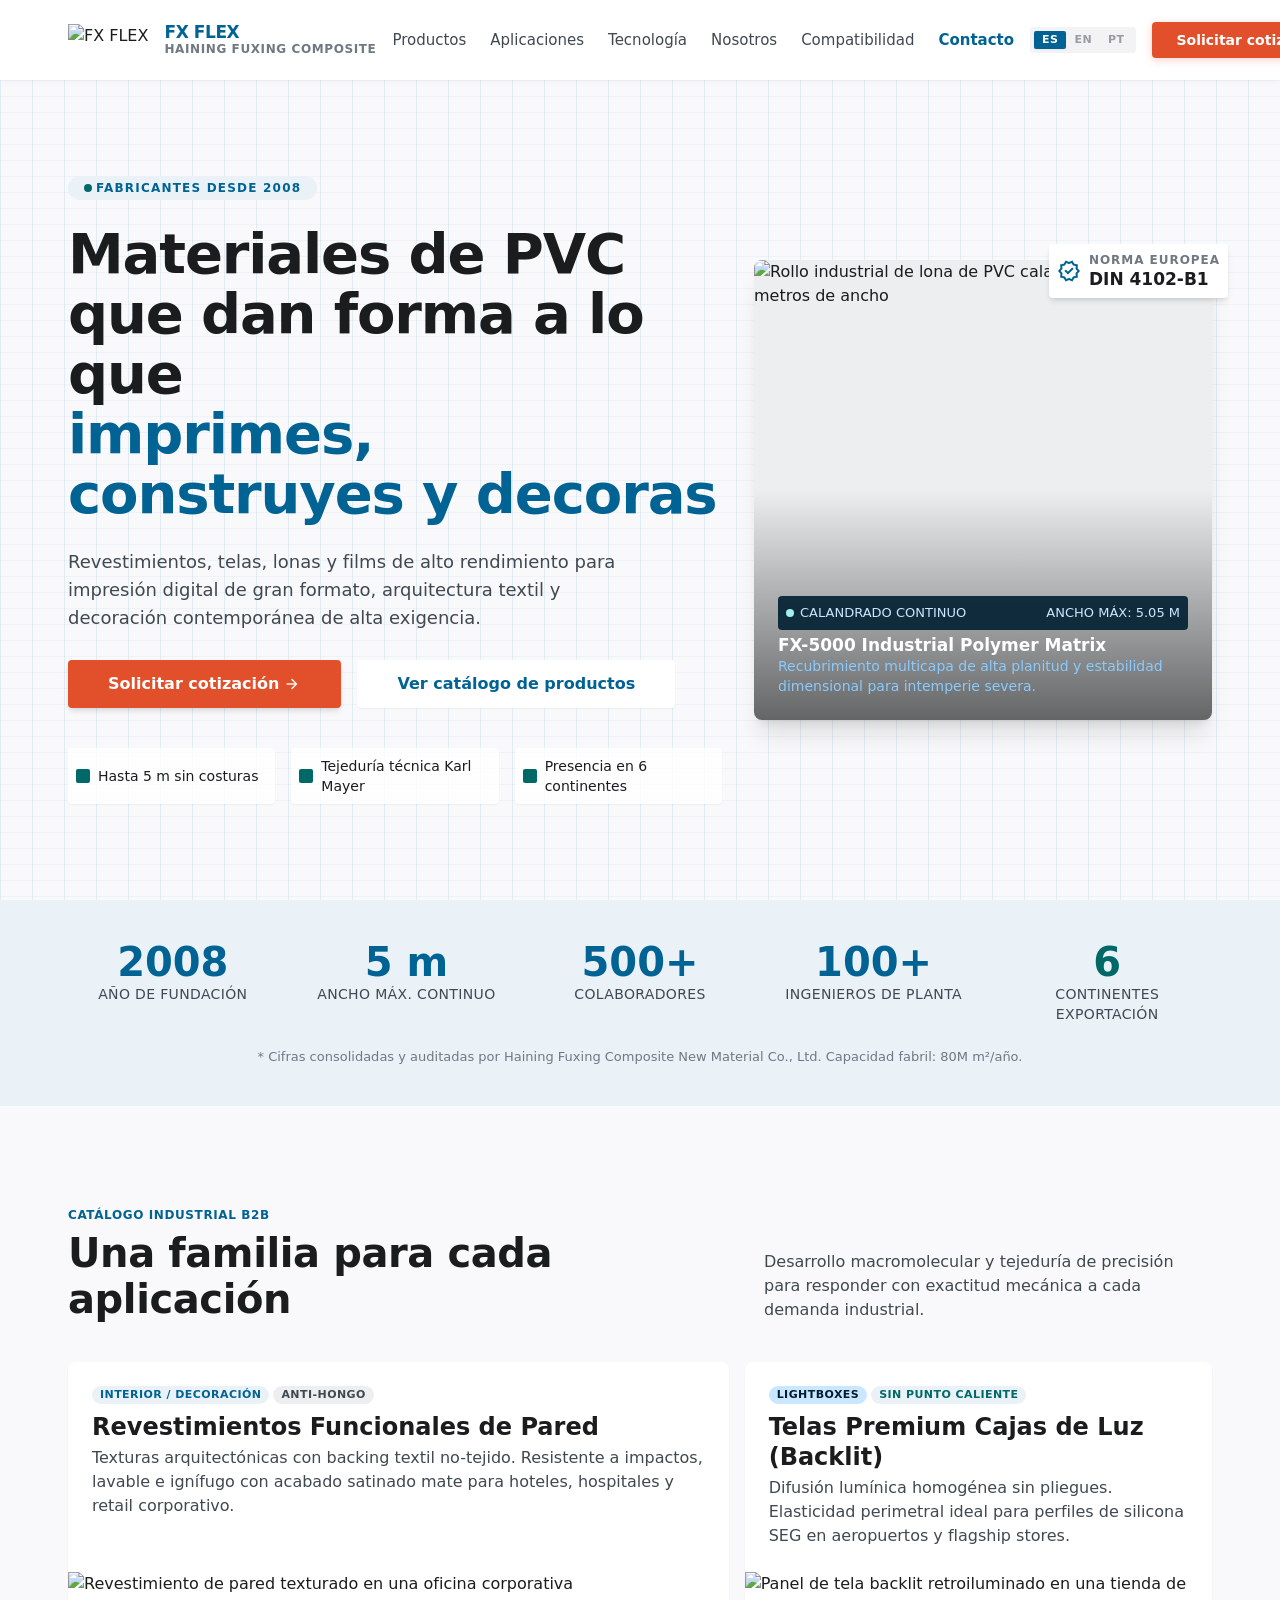
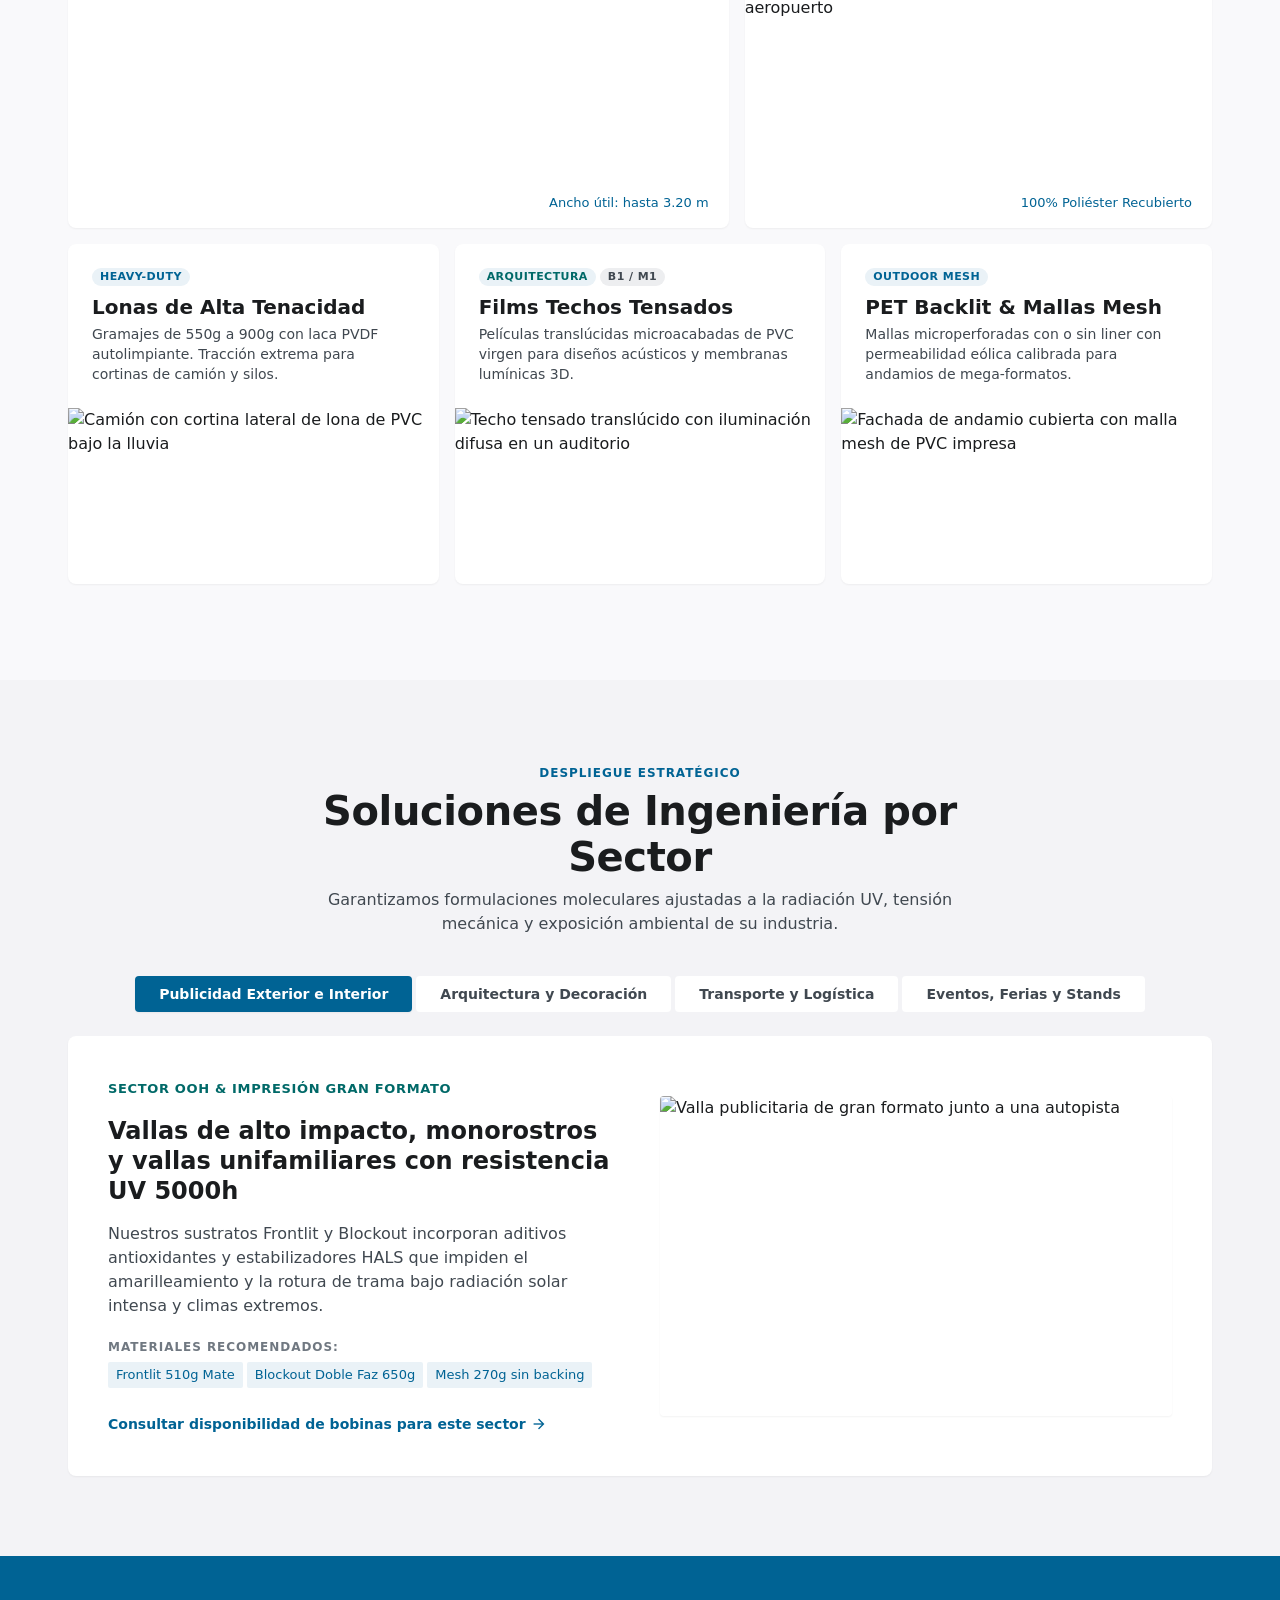
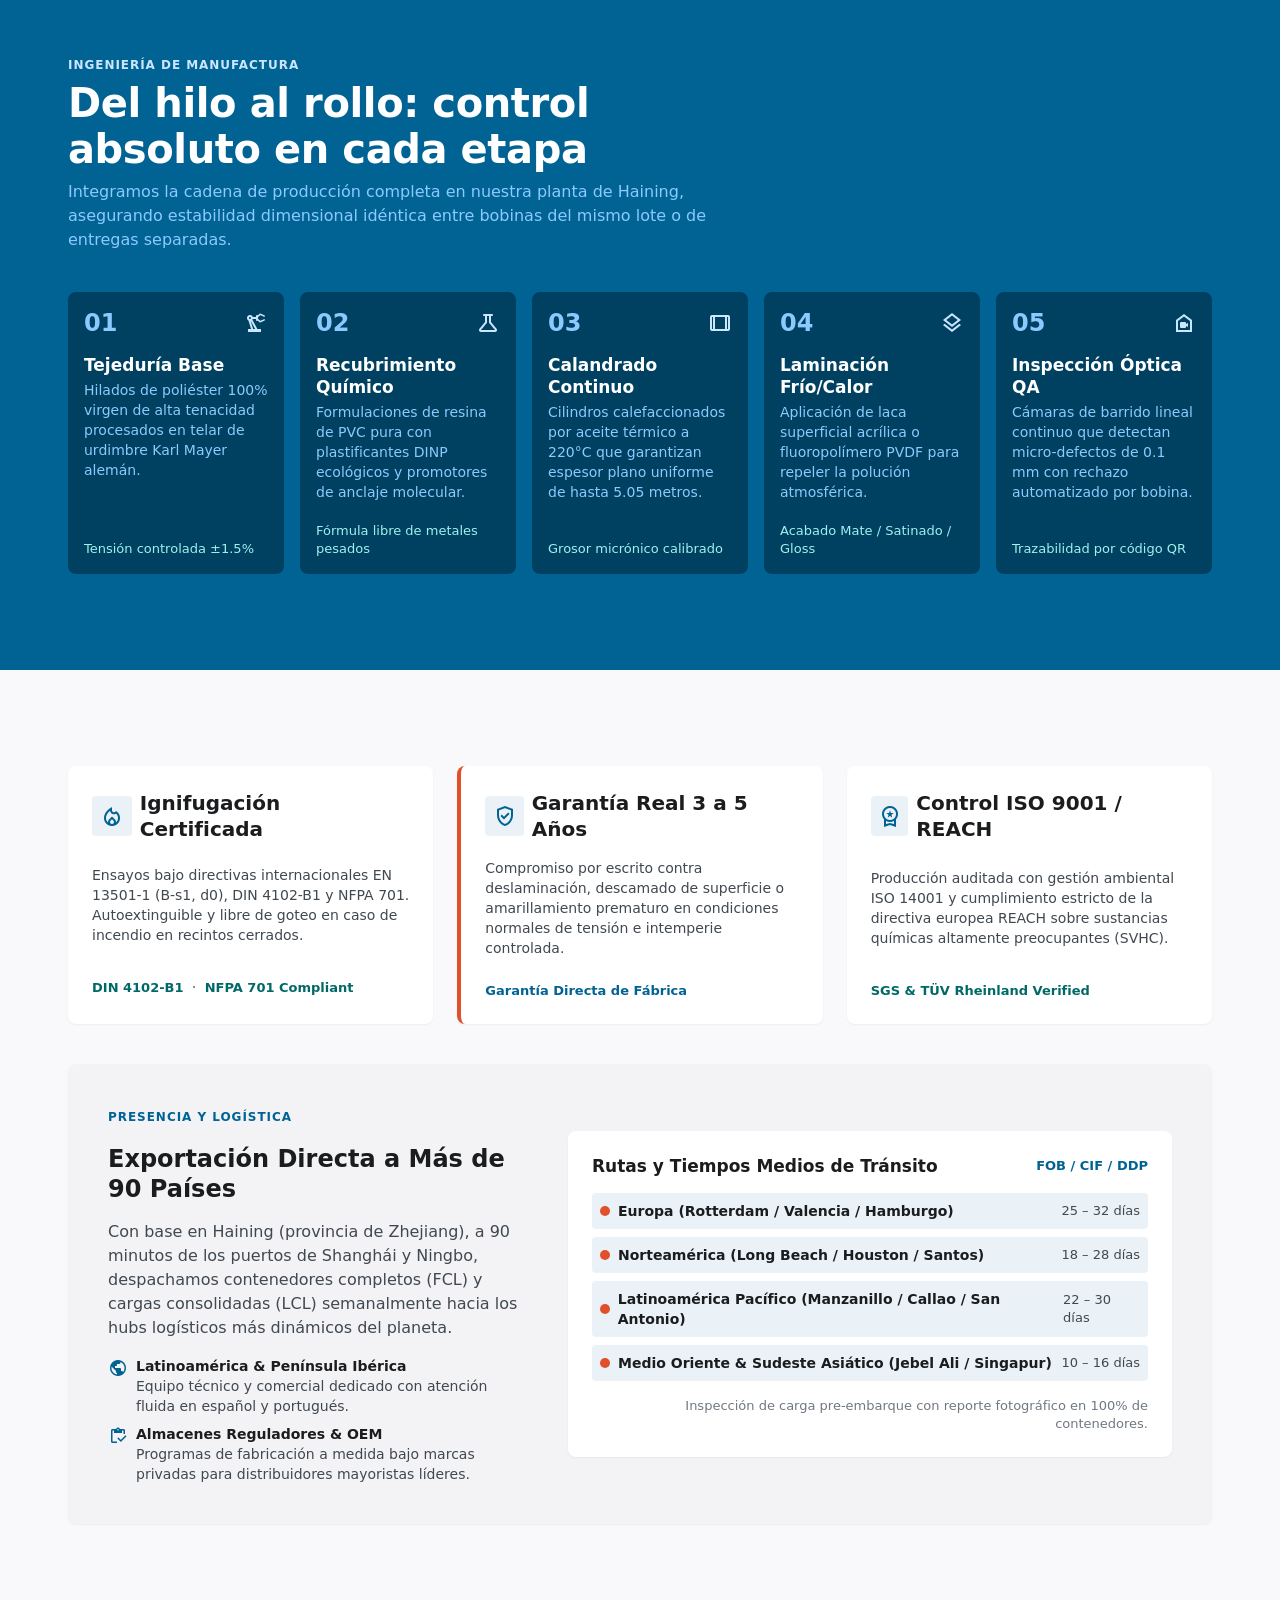
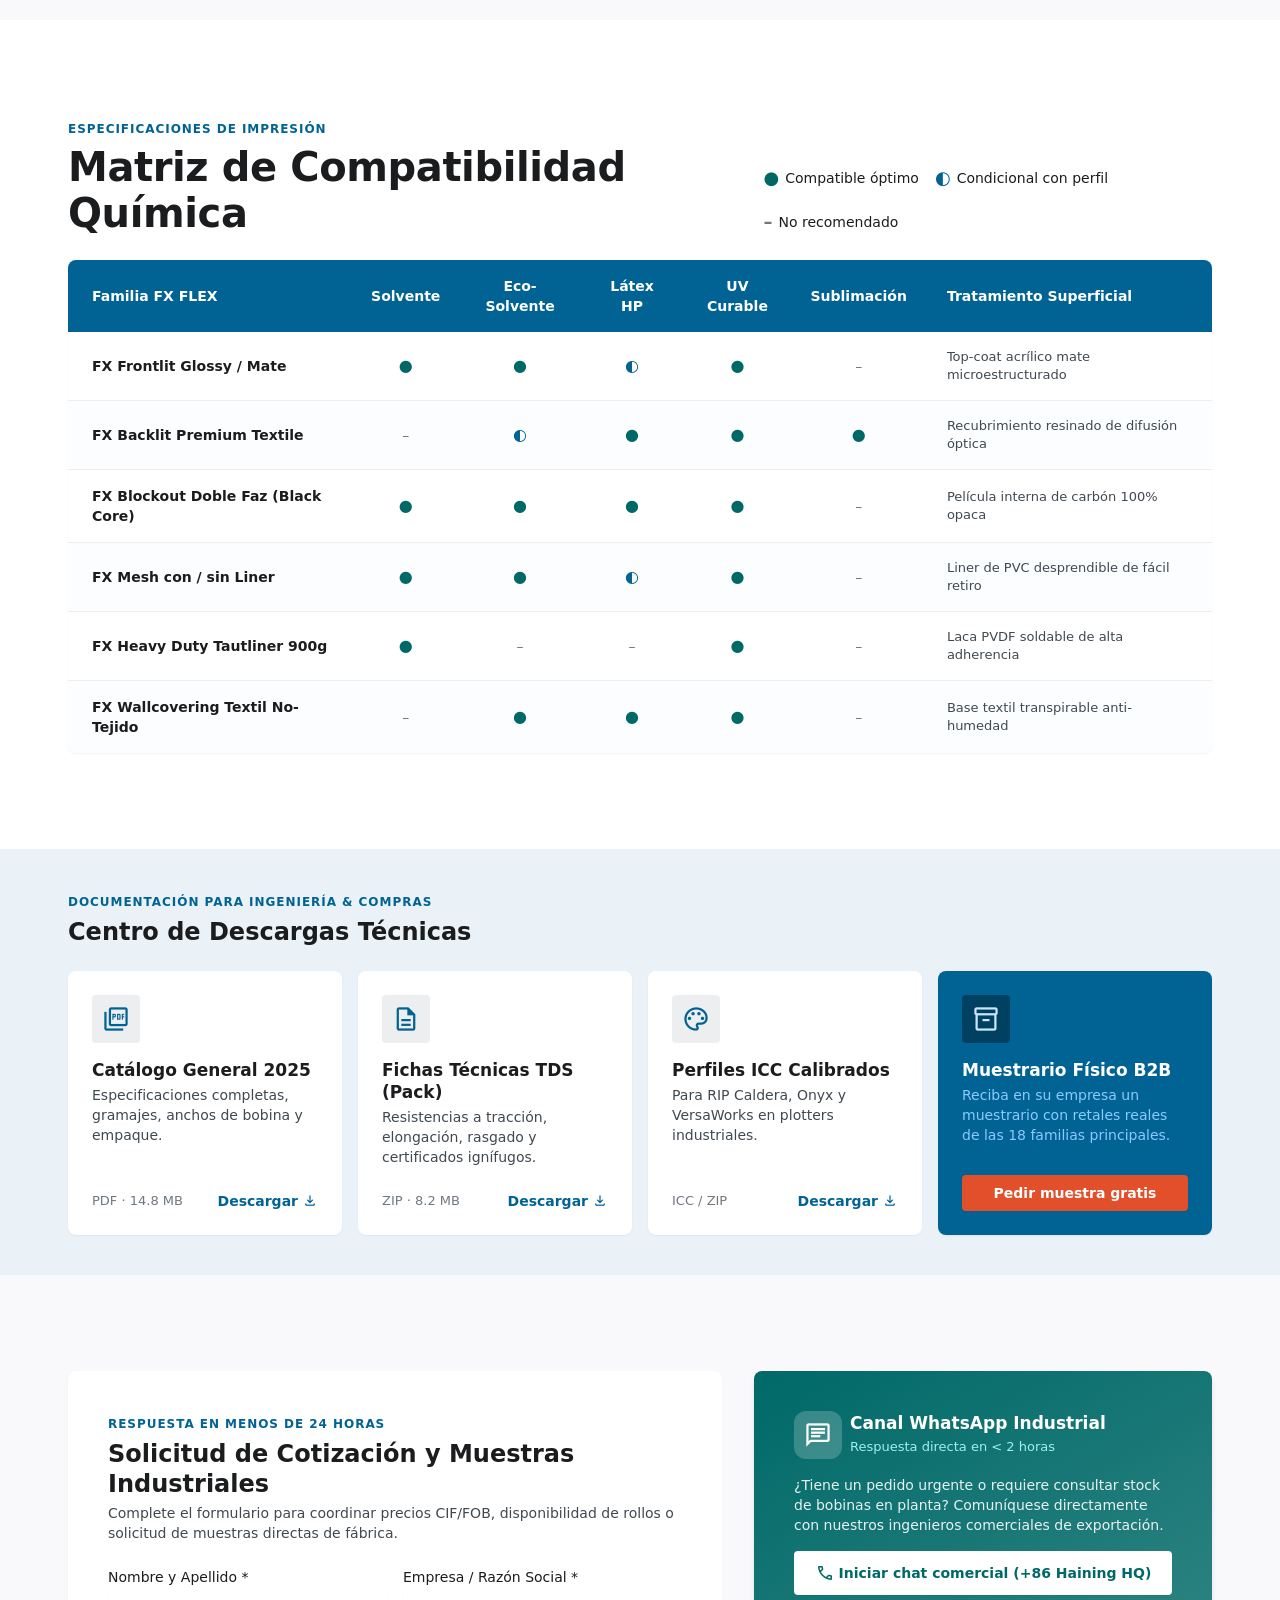
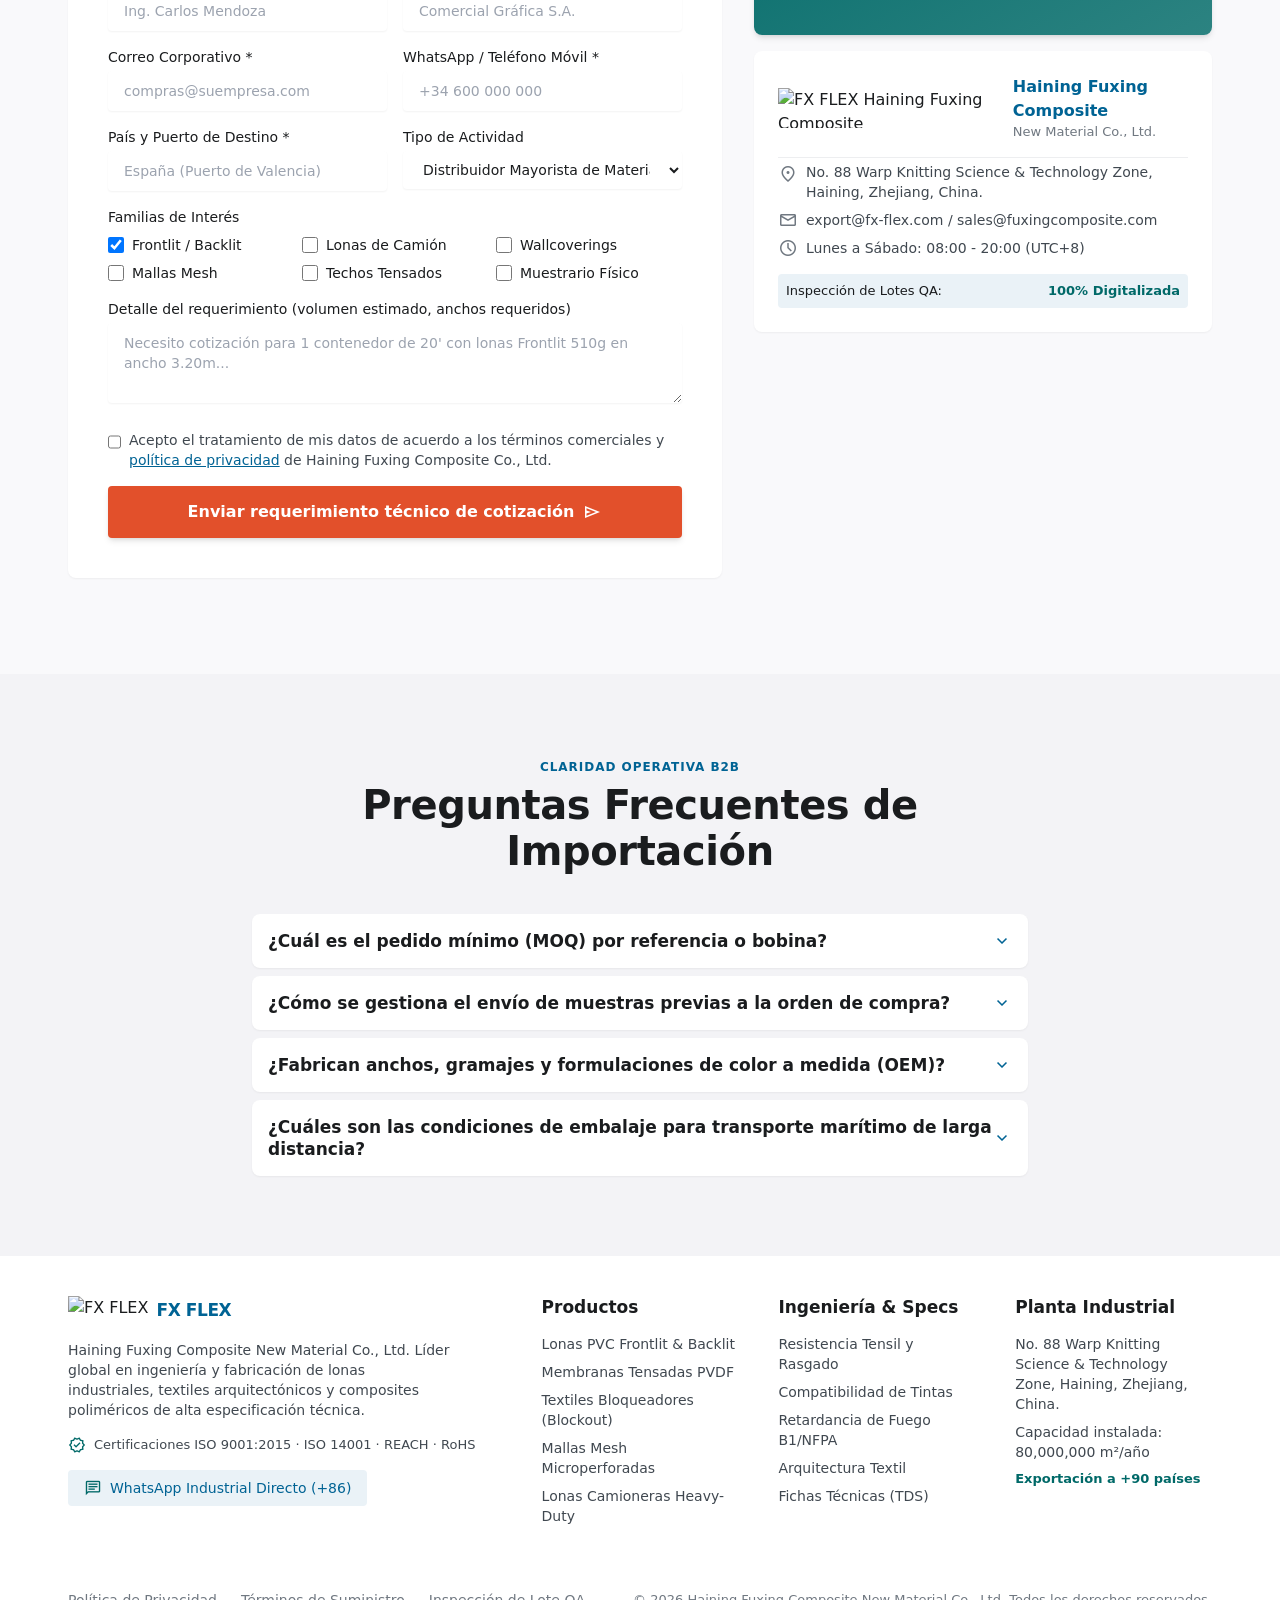
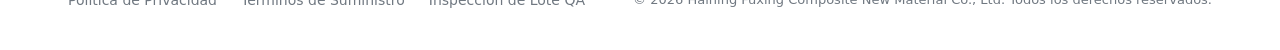
==== commit 826a0885: "Add files via upload" ====
--- a/index.html
+++ b/index.html
@@ -13,7 +13,7 @@
 <meta content="summary" name="twitter:card"/>
 <!--CANONICAL--><!--/CANONICAL-->
 <link href="favicon.svg" rel="icon" type="image/svg+xml"/>
-<link href="assets/css/styles.css?v=1a5657e9" rel="stylesheet"/>
+<link href="styles.css?v=1a5657e9" rel="stylesheet"/>
 </head><body class="bg-surface font-body-md text-on-surface antialiased"><a class="skip-link" href="#main">Saltar al contenido</a><header class="fixed top-0 left-0 right-0 z-50 bg-pure-white/95 backdrop-blur-md shadow-[0_1px_8px_rgba(0,0,0,0.04)]"><div class="h-20 max-w-[1240px] mx-auto px-margin md:px-margin-tablet lg:px-margin-desktop flex items-center justify-between gap-space-md"><div class="flex items-center gap-space-md flex-shrink-0"><img alt="FX FLEX" class="h-8 w-auto object-contain" decoding="async" referrerpolicy="no-referrer" src="https://lh3.googleusercontent.com/aida/[base64]"/><div class="flex flex-col"><span class="font-headline-sm text-headline-sm uppercase tracking-tight text-primary leading-none">FX FLEX</span><span class="font-label-eyebrow text-label-eyebrow text-outline uppercase tracking-wider hidden sm:block">Haining Fuxing Composite</span></div></div><nav aria-label="Principal" class="hidden xl:flex items-center gap-space-lg"><a class="font-label-nav text-label-nav text-on-surface-variant hover:text-on-surface transition-colors py-space-xs" data-spy="" href="#productos">Productos</a><a class="font-label-nav text-label-nav text-on-surface-variant hover:text-on-surface transition-colors py-space-xs" data-spy="" href="#aplicaciones">Aplicaciones</a><a class="font-label-nav text-label-nav text-on-surface-variant hover:text-on-surface transition-colors py-space-xs" data-spy="" href="#tecnologia">Tecnología</a><a class="font-label-nav text-label-nav text-on-surface-variant hover:text-on-surface transition-colors py-space-xs" data-spy="" href="#nosotros">Nosotros</a><a class="font-label-nav text-label-nav text-on-surface-variant hover:text-on-surface transition-colors py-space-xs" data-spy="" href="#compatibilidad">Compatibilidad</a><a class="font-label-nav text-label-nav text-on-surface-variant hover:text-on-surface transition-colors py-space-xs" data-spy="" href="#contacto">Contacto</a></nav><div class="flex items-center gap-space-md"><div class="hidden md:flex items-center bg-surface-container-low rounded-lg p-space-xs"><button class="px-space-sm py-0.5 rounded font-label-badge text-label-badge text-on-primary bg-primary shadow-sm" type="button">ES</button><button aria-disabled="true" class="px-space-sm py-0.5 rounded font-label-badge text-label-badge text-on-surface-variant opacity-50 cursor-not-allowed" disabled="" title="Próximamente" type="button">EN</button><button aria-disabled="true" class="px-space-sm py-0.5 rounded font-label-badge text-label-badge text-on-surface-variant opacity-50 cursor-not-allowed" disabled="" title="Próximamente" type="button">PT</button></div><a class="hidden sm:inline-flex items-center justify-center bg-cta-coral text-pure-white font-body-sm text-body-sm font-semibold px-space-lg py-space-sm rounded-lg hover:brightness-105 transition-all shadow-[0_2px_8px_rgba(226,80,43,0.25)] flex-shrink-0" href="#contacto">Solicitar cotización</a><button aria-controls="mobile-menu" aria-expanded="false" aria-label="Abrir menú" class="xl:hidden inline-flex items-center justify-center w-10 h-10 rounded-lg text-on-surface hover:bg-surface-container-low" id="menu-btn" type="button"><span class="material-symbols-outlined">menu</span></button><div class="w-8 h-8 rounded-full bg-primary flex items-center justify-center flex-shrink-0"><span class="material-symbols-outlined text-on-primary text-[18px]">person</span></div></div></div><div class="hidden xl:hidden bg-pure-white border-t border-surface-container" id="mobile-menu"><nav aria-label="Menú móvil" class="max-w-[1240px] mx-auto px-margin md:px-margin-tablet py-space-md flex flex-col gap-space-xs"><a class="block px-space-sm py-space-sm rounded-lg font-label-nav text-label-nav text-on-surface-variant hover:text-on-surface transition-colors" data-spy="" href="#productos">Productos</a><a class="block px-space-sm py-space-sm rounded-lg font-label-nav text-label-nav text-on-surface-variant hover:text-on-surface transition-colors" data-spy="" href="#aplicaciones">Aplicaciones</a><a class="block px-space-sm py-space-sm rounded-lg font-label-nav text-label-nav text-on-surface-variant hover:text-on-surface transition-colors" data-spy="" href="#tecnologia">Tecnología</a><a class="block px-space-sm py-space-sm rounded-lg font-label-nav text-label-nav text-on-surface-variant hover:text-on-surface transition-colors" data-spy="" href="#nosotros">Nosotros</a><a class="block px-space-sm py-space-sm rounded-lg font-label-nav text-label-nav text-on-surface-variant hover:text-on-surface transition-colors" data-spy="" href="#compatibilidad">Compatibilidad</a><a class="block px-space-sm py-space-sm rounded-lg font-label-nav text-label-nav text-on-surface-variant hover:text-on-surface transition-colors" data-spy="" href="#contacto">Contacto</a><a class="mt-space-sm inline-flex items-center justify-center bg-cta-coral text-pure-white font-body-sm text-body-sm font-semibold px-space-lg py-space-sm rounded-lg" href="#contacto">Solicitar cotización</a></nav></div></header><main class="w-full pt-20 bg-surface min-h-[calc(100vh-20rem)] blueprint-grid-subtle" id="main"><div class="flex flex-col w-full">
 <!-- SECTION 1: HERO INDUSTRIAL -->
 <section class="relative w-full overflow-hidden blueprint-grid-subtle py-space-xl lg:py-24">
@@ -918,4 +918,4 @@
 </section>
 <!-- INTERACTIVITY SCRIPT -->
 
-</div></main><footer class="w-full bg-surface-container-lowest shadow-[0_-1px_8px_rgba(0,0,0,0.03)]"><div class="max-w-[1240px] mx-auto px-margin md:px-margin-tablet lg:px-margin-desktop py-space-xl"><div class="grid grid-cols-1 md:grid-cols-2 lg:grid-cols-5 gap-space-xl mb-space-xl"><div class="lg:col-span-2 space-y-space-md"><div class="flex items-center gap-space-sm"><img alt="FX FLEX" class="h-7 w-auto object-contain" decoding="async" loading="lazy" referrerpolicy="no-referrer" src="https://lh3.googleusercontent.com/aida/[base64]"/><span class="font-headline-sm text-headline-sm uppercase tracking-tight text-primary">FX FLEX</span></div><p class="font-body-sm text-body-sm text-on-surface-variant max-w-sm">Haining Fuxing Composite New Material Co., Ltd. Líder global en ingeniería y fabricación de lonas industriales, textiles arquitectónicos y composites poliméricos de alta especificación técnica.</p><div class="flex items-center gap-space-sm font-code-spec text-code-spec text-on-surface-variant"><span class="material-symbols-outlined text-tertiary text-[18px]">verified</span><span>Certificaciones ISO 9001:2015 · ISO 14001 · REACH · RoHS</span></div><a class="inline-flex items-center gap-space-sm px-space-md py-space-sm rounded-lg bg-mist-surface text-primary font-body-sm text-body-sm hover:bg-mist-subtle transition-colors" href="https://wa.me/" rel="noopener noreferrer" target="_blank"><span class="material-symbols-outlined text-tertiary text-[18px]">chat</span><span>WhatsApp Industrial Directo (+86)</span></a></div><div><h4 class="font-headline-sm text-headline-sm text-on-surface mb-space-md">Productos</h4><ul class="space-y-space-sm font-body-sm text-body-sm text-on-surface-variant"><li><a class="hover:text-primary transition-colors" href="#productos">Lonas PVC Frontlit &amp; Backlit</a></li><li><a class="hover:text-primary transition-colors" href="#productos">Membranas Tensadas PVDF</a></li><li><a class="hover:text-primary transition-colors" href="#productos">Textiles Bloqueadores (Blockout)</a></li><li><a class="hover:text-primary transition-colors" href="#productos">Mallas Mesh Microperforadas</a></li><li><a class="hover:text-primary transition-colors" href="#productos">Lonas Camioneras Heavy-Duty</a></li></ul></div><div><h4 class="font-headline-sm text-headline-sm text-on-surface mb-space-md">Ingeniería &amp; Specs</h4><ul class="space-y-space-sm font-body-sm text-body-sm text-on-surface-variant"><li><a class="hover:text-primary transition-colors" href="#tecnologia">Resistencia Tensil y Rasgado</a></li><li><a class="hover:text-primary transition-colors" href="#compatibilidad">Compatibilidad de Tintas</a></li><li><a class="hover:text-primary transition-colors" href="#tecnologia">Retardancia de Fuego B1/NFPA</a></li><li><a class="hover:text-primary transition-colors" href="#aplicaciones">Arquitectura Textil</a></li><li><a class="hover:text-primary transition-colors" href="#descargas">Fichas Técnicas (TDS)</a></li></ul></div><div><h4 class="font-headline-sm text-headline-sm text-on-surface mb-space-md">Planta Industrial</h4><p class="font-body-sm text-body-sm text-on-surface-variant mb-space-sm">No. 88 Warp Knitting Science &amp; Technology Zone, Haining, Zhejiang, China.</p><p class="font-body-sm text-body-sm text-on-surface-variant mb-space-sm">Capacidad instalada: 80,000,000 m²/año</p><p class="font-code-spec text-code-spec text-tertiary font-semibold">Exportación a +90 países</p></div></div><div class="pt-space-lg flex flex-col md:flex-row items-center justify-between gap-space-md text-on-surface-variant font-body-sm text-body-sm"><div class="flex flex-wrap items-center gap-space-lg text-outline"><a class="hover:text-on-surface transition-colors" href="privacidad.html">Política de Privacidad</a><a class="hover:text-on-surface transition-colors" href="#contacto">Términos de Suministro</a><a class="hover:text-on-surface transition-colors" href="#tecnologia">Inspección de Lote QA</a></div><p class="font-code-spec text-code-spec text-outline">© <span data-year="">2026</span> Haining Fuxing Composite New Material Co., Ltd. Todos los derechos reservados.</p></div></div></footer><script defer="" src="assets/js/main.js?v=1a5657e9"></script></body></html>+</div></main><footer class="w-full bg-surface-container-lowest shadow-[0_-1px_8px_rgba(0,0,0,0.03)]"><div class="max-w-[1240px] mx-auto px-margin md:px-margin-tablet lg:px-margin-desktop py-space-xl"><div class="grid grid-cols-1 md:grid-cols-2 lg:grid-cols-5 gap-space-xl mb-space-xl"><div class="lg:col-span-2 space-y-space-md"><div class="flex items-center gap-space-sm"><img alt="FX FLEX" class="h-7 w-auto object-contain" decoding="async" loading="lazy" referrerpolicy="no-referrer" src="https://lh3.googleusercontent.com/aida/[base64]"/><span class="font-headline-sm text-headline-sm uppercase tracking-tight text-primary">FX FLEX</span></div><p class="font-body-sm text-body-sm text-on-surface-variant max-w-sm">Haining Fuxing Composite New Material Co., Ltd. Líder global en ingeniería y fabricación de lonas industriales, textiles arquitectónicos y composites poliméricos de alta especificación técnica.</p><div class="flex items-center gap-space-sm font-code-spec text-code-spec text-on-surface-variant"><span class="material-symbols-outlined text-tertiary text-[18px]">verified</span><span>Certificaciones ISO 9001:2015 · ISO 14001 · REACH · RoHS</span></div><a class="inline-flex items-center gap-space-sm px-space-md py-space-sm rounded-lg bg-mist-surface text-primary font-body-sm text-body-sm hover:bg-mist-subtle transition-colors" href="https://wa.me/" rel="noopener noreferrer" target="_blank"><span class="material-symbols-outlined text-tertiary text-[18px]">chat</span><span>WhatsApp Industrial Directo (+86)</span></a></div><div><h4 class="font-headline-sm text-headline-sm text-on-surface mb-space-md">Productos</h4><ul class="space-y-space-sm font-body-sm text-body-sm text-on-surface-variant"><li><a class="hover:text-primary transition-colors" href="#productos">Lonas PVC Frontlit &amp; Backlit</a></li><li><a class="hover:text-primary transition-colors" href="#productos">Membranas Tensadas PVDF</a></li><li><a class="hover:text-primary transition-colors" href="#productos">Textiles Bloqueadores (Blockout)</a></li><li><a class="hover:text-primary transition-colors" href="#productos">Mallas Mesh Microperforadas</a></li><li><a class="hover:text-primary transition-colors" href="#productos">Lonas Camioneras Heavy-Duty</a></li></ul></div><div><h4 class="font-headline-sm text-headline-sm text-on-surface mb-space-md">Ingeniería &amp; Specs</h4><ul class="space-y-space-sm font-body-sm text-body-sm text-on-surface-variant"><li><a class="hover:text-primary transition-colors" href="#tecnologia">Resistencia Tensil y Rasgado</a></li><li><a class="hover:text-primary transition-colors" href="#compatibilidad">Compatibilidad de Tintas</a></li><li><a class="hover:text-primary transition-colors" href="#tecnologia">Retardancia de Fuego B1/NFPA</a></li><li><a class="hover:text-primary transition-colors" href="#aplicaciones">Arquitectura Textil</a></li><li><a class="hover:text-primary transition-colors" href="#descargas">Fichas Técnicas (TDS)</a></li></ul></div><div><h4 class="font-headline-sm text-headline-sm text-on-surface mb-space-md">Planta Industrial</h4><p class="font-body-sm text-body-sm text-on-surface-variant mb-space-sm">No. 88 Warp Knitting Science &amp; Technology Zone, Haining, Zhejiang, China.</p><p class="font-body-sm text-body-sm text-on-surface-variant mb-space-sm">Capacidad instalada: 80,000,000 m²/año</p><p class="font-code-spec text-code-spec text-tertiary font-semibold">Exportación a +90 países</p></div></div><div class="pt-space-lg flex flex-col md:flex-row items-center justify-between gap-space-md text-on-surface-variant font-body-sm text-body-sm"><div class="flex flex-wrap items-center gap-space-lg text-outline"><a class="hover:text-on-surface transition-colors" href="privacidad.html">Política de Privacidad</a><a class="hover:text-on-surface transition-colors" href="#contacto">Términos de Suministro</a><a class="hover:text-on-surface transition-colors" href="#tecnologia">Inspección de Lote QA</a></div><p class="font-code-spec text-code-spec text-outline">© <span data-year="">2026</span> Haining Fuxing Composite New Material Co., Ltd. Todos los derechos reservados.</p></div></div></footer><script defer="" src="main.js?v=1a5657e9"></script></body></html>
--- a/styles.css
+++ b/styles.css
@@ -0,0 +1 @@
+*,:after,:before{--tw-border-spacing-x:0;--tw-border-spacing-y:0;--tw-translate-x:0;--tw-translate-y:0;--tw-rotate:0;--tw-skew-x:0;--tw-skew-y:0;--tw-scale-x:1;--tw-scale-y:1;--tw-pan-x: ;--tw-pan-y: ;--tw-pinch-zoom: ;--tw-scroll-snap-strictness:proximity;--tw-gradient-from-position: ;--tw-gradient-via-position: ;--tw-gradient-to-position: ;--tw-ordinal: ;--tw-slashed-zero: ;--tw-numeric-figure: ;--tw-numeric-spacing: ;--tw-numeric-fraction: ;--tw-ring-inset: ;--tw-ring-offset-width:0px;--tw-ring-offset-color:#fff;--tw-ring-color:rgba(59,130,246,.5);--tw-ring-offset-shadow:0 0 #0000;--tw-ring-shadow:0 0 #0000;--tw-shadow:0 0 #0000;--tw-shadow-colored:0 0 #0000;--tw-blur: ;--tw-brightness: ;--tw-contrast: ;--tw-grayscale: ;--tw-hue-rotate: ;--tw-invert: ;--tw-saturate: ;--tw-sepia: ;--tw-drop-shadow: ;--tw-backdrop-blur: ;--tw-backdrop-brightness: ;--tw-backdrop-contrast: ;--tw-backdrop-grayscale: ;--tw-backdrop-hue-rotate: ;--tw-backdrop-invert: ;--tw-backdrop-opacity: ;--tw-backdrop-saturate: ;--tw-backdrop-sepia: ;--tw-contain-size: ;--tw-contain-layout: ;--tw-contain-paint: ;--tw-contain-style: }::backdrop{--tw-border-spacing-x:0;--tw-border-spacing-y:0;--tw-translate-x:0;--tw-translate-y:0;--tw-rotate:0;--tw-skew-x:0;--tw-skew-y:0;--tw-scale-x:1;--tw-scale-y:1;--tw-pan-x: ;--tw-pan-y: ;--tw-pinch-zoom: ;--tw-scroll-snap-strictness:proximity;--tw-gradient-from-position: ;--tw-gradient-via-position: ;--tw-gradient-to-position: ;--tw-ordinal: ;--tw-slashed-zero: ;--tw-numeric-figure: ;--tw-numeric-spacing: ;--tw-numeric-fraction: ;--tw-ring-inset: ;--tw-ring-offset-width:0px;--tw-ring-offset-color:#fff;--tw-ring-color:rgba(59,130,246,.5);--tw-ring-offset-shadow:0 0 #0000;--tw-ring-shadow:0 0 #0000;--tw-shadow:0 0 #0000;--tw-shadow-colored:0 0 #0000;--tw-blur: ;--tw-brightness: ;--tw-contrast: ;--tw-grayscale: ;--tw-hue-rotate: ;--tw-invert: ;--tw-saturate: ;--tw-sepia: ;--tw-drop-shadow: ;--tw-backdrop-blur: ;--tw-backdrop-brightness: ;--tw-backdrop-contrast: ;--tw-backdrop-grayscale: ;--tw-backdrop-hue-rotate: ;--tw-backdrop-invert: ;--tw-backdrop-opacity: ;--tw-backdrop-saturate: ;--tw-backdrop-sepia: ;--tw-contain-size: ;--tw-contain-layout: ;--tw-contain-paint: ;--tw-contain-style: }/*! tailwindcss v3.4.17 | MIT License | https://tailwindcss.com*/*,:after,:before{box-sizing:border-box;border:0 solid #e5e7eb}:after,:before{--tw-content:""}:host,html{line-height:1.5;-webkit-text-size-adjust:100%;-moz-tab-size:4;-o-tab-size:4;tab-size:4;font-family:ui-sans-serif,system-ui,sans-serif,Apple Color Emoji,Segoe UI Emoji,Segoe UI Symbol,Noto Color Emoji;font-feature-settings:normal;font-variation-settings:normal;-webkit-tap-highlight-color:transparent}body{margin:0;line-height:inherit}hr{height:0;color:inherit;border-top-width:1px}abbr:where([title]){-webkit-text-decoration:underline dotted;text-decoration:underline dotted}h1,h2,h3,h4,h5,h6{font-size:inherit;font-weight:inherit}a{color:inherit;text-decoration:inherit}b,strong{font-weight:bolder}code,kbd,pre,samp{font-family:ui-monospace,SFMono-Regular,Menlo,Monaco,Consolas,Liberation Mono,Courier New,monospace;font-feature-settings:normal;font-variation-settings:normal;font-size:1em}small{font-size:80%}sub,sup{font-size:75%;line-height:0;position:relative;vertical-align:baseline}sub{bottom:-.25em}sup{top:-.5em}table{text-indent:0;border-color:inherit;border-collapse:collapse}button,input,optgroup,select,textarea{font-family:inherit;font-feature-settings:inherit;font-variation-settings:inherit;font-size:100%;font-weight:inherit;line-height:inherit;letter-spacing:inherit;color:inherit;margin:0;padding:0}button,select{text-transform:none}button,input:where([type=button]),input:where([type=reset]),input:where([type=submit]){-webkit-appearance:button;background-color:transparent;background-image:none}:-moz-focusring{outline:auto}:-moz-ui-invalid{box-shadow:none}progress{vertical-align:baseline}::-webkit-inner-spin-button,::-webkit-outer-spin-button{height:auto}[type=search]{-webkit-appearance:textfield;outline-offset:-2px}::-webkit-search-decoration{-webkit-appearance:none}::-webkit-file-upload-button{-webkit-appearance:button;font:inherit}summary{display:list-item}blockquote,dd,dl,figure,h1,h2,h3,h4,h5,h6,hr,p,pre{margin:0}fieldset{margin:0}fieldset,legend{padding:0}menu,ol,ul{list-style:none;margin:0;padding:0}dialog{padding:0}textarea{resize:vertical}input::-moz-placeholder,textarea::-moz-placeholder{opacity:1;color:#9ca3af}input::placeholder,textarea::placeholder{opacity:1;color:#9ca3af}[role=button],button{cursor:pointer}:disabled{cursor:default}audio,canvas,embed,iframe,img,object,svg,video{display:block;vertical-align:middle}img,video{max-width:100%;height:auto}[hidden]:where(:not([hidden=until-found])){display:none}html{scroll-behavior:smooth}body,html{margin:0;padding:0}body{overscroll-behavior:none}main>:first-child{margin-top:0!important}main>:last-child{margin-bottom:0!important}section[id]{scroll-margin-top:5rem}:focus-visible{outline:2px solid #006394;outline-offset:2px}.fixed{position:fixed}.absolute{position:absolute}.relative{position:relative}.inset-0{inset:0}.-right-4{right:-1rem}.-top-4{top:-1rem}.bottom-1{bottom:.25rem}.bottom-3{bottom:.75rem}.left-0{left:0}.right-0{right:0}.right-3{right:.75rem}.top-0{top:0}.-z-10{z-index:-10}.z-50{z-index:50}.col-span-2{grid-column:span 2/span 2}.mx-auto{margin-left:auto;margin-right:auto}.mb-1{margin-bottom:.25rem}.mb-space-lg{margin-bottom:1.5rem}.mb-space-md{margin-bottom:1rem}.mb-space-sm{margin-bottom:.5rem}.mb-space-xl{margin-bottom:2.5rem}.mb-space-xs{margin-bottom:.25rem}.ml-1,.ml-space-xs{margin-left:.25rem}.mt-0\.5{margin-top:.125rem}.mt-1{margin-top:.25rem}.mt-space-lg{margin-top:1.5rem}.mt-space-md{margin-top:1rem}.mt-space-sm{margin-top:.5rem}.mt-space-xl{margin-top:2.5rem}.mt-space-xs{margin-top:.25rem}.block{display:block}.inline-block{display:inline-block}.flex{display:flex}.inline-flex{display:inline-flex}.table{display:table}.grid{display:grid}.hidden{display:none}.h-10{height:2.5rem}.h-12{height:3rem}.h-2{height:.5rem}.h-2\.5{height:.625rem}.h-20{height:5rem}.h-3\.5{height:.875rem}.h-4{height:1rem}.h-44{height:11rem}.h-64{height:16rem}.h-7{height:1.75rem}.h-8{height:2rem}.h-80{height:20rem}.h-\[460px\]{height:460px}.h-\[6px\]{height:6px}.h-full{height:100%}.min-h-\[calc\(100vh-20rem\)\]{min-height:calc(100vh - 20rem)}.min-h-screen{min-height:100vh}.w-10{width:2.5rem}.w-12{width:3rem}.w-2{width:.5rem}.w-2\.5{width:.625rem}.w-3\.5{width:.875rem}.w-4{width:1rem}.w-8{width:2rem}.w-auto{width:auto}.w-full{width:100%}.min-w-\[700px\]{min-width:700px}.max-w-2xl{max-width:42rem}.max-w-\[1240px\]{max-width:1240px}.max-w-\[840px\]{max-width:840px}.max-w-md{max-width:28rem}.max-w-sm{max-width:24rem}.max-w-xl{max-width:36rem}.flex-1{flex:1 1 0%}.flex-shrink-0{flex-shrink:0}.rotate-180{--tw-rotate:180deg}.rotate-180,.transform{transform:translate(var(--tw-translate-x),var(--tw-translate-y)) rotate(var(--tw-rotate)) skewX(var(--tw-skew-x)) skewY(var(--tw-skew-y)) scaleX(var(--tw-scale-x)) scaleY(var(--tw-scale-y))}@keyframes ping{75%,to{transform:scale(2);opacity:0}}.animate-ping{animation:ping 1s cubic-bezier(0,0,.2,1) infinite}.cursor-not-allowed{cursor:not-allowed}.cursor-pointer{cursor:pointer}.grid-cols-1{grid-template-columns:repeat(1,minmax(0,1fr))}.grid-cols-2{grid-template-columns:repeat(2,minmax(0,1fr))}.flex-col{flex-direction:column}.flex-wrap{flex-wrap:wrap}.items-start{align-items:flex-start}.items-center{align-items:center}.justify-end{justify-content:flex-end}.justify-center{justify-content:center}.justify-between{justify-content:space-between}.gap-1\.5{gap:.375rem}.gap-2{gap:.5rem}.gap-gutter-desktop{gap:2rem}.gap-gutter-tablet,.gap-space-lg{gap:1.5rem}.gap-space-md{gap:1rem}.gap-space-sm{gap:.5rem}.gap-space-xl{gap:2.5rem}.gap-space-xs{gap:.25rem}.space-y-space-lg>:not([hidden])~:not([hidden]){--tw-space-y-reverse:0;margin-top:calc(1.5rem*(1 - var(--tw-space-y-reverse)));margin-bottom:calc(1.5rem*var(--tw-space-y-reverse))}.space-y-space-md>:not([hidden])~:not([hidden]){--tw-space-y-reverse:0;margin-top:calc(1rem*(1 - var(--tw-space-y-reverse)));margin-bottom:calc(1rem*var(--tw-space-y-reverse))}.space-y-space-sm>:not([hidden])~:not([hidden]){--tw-space-y-reverse:0;margin-top:calc(.5rem*(1 - var(--tw-space-y-reverse)));margin-bottom:calc(.5rem*var(--tw-space-y-reverse))}.space-y-space-xs>:not([hidden])~:not([hidden]){--tw-space-y-reverse:0;margin-top:calc(.25rem*(1 - var(--tw-space-y-reverse)));margin-bottom:calc(.25rem*var(--tw-space-y-reverse))}.divide-y>:not([hidden])~:not([hidden]){--tw-divide-y-reverse:0;border-top-width:calc(1px*(1 - var(--tw-divide-y-reverse)));border-bottom-width:calc(1px*var(--tw-divide-y-reverse))}.divide-surface-container>:not([hidden])~:not([hidden]){--tw-divide-opacity:1;border-color:rgb(237 238 240/var(--tw-divide-opacity,1))}.self-start{align-self:flex-start}.overflow-hidden{overflow:hidden}.overflow-x-auto{overflow-x:auto}.rounded{border-radius:.125rem}.rounded-full{border-radius:.75rem}.rounded-lg{border-radius:.25rem}.rounded-sm{border-radius:.125rem}.rounded-xl{border-radius:.5rem}.border-l-4{border-left-width:4px}.border-t{border-top-width:1px}.border-cta-coral{--tw-border-opacity:1;border-color:rgb(226 80 43/var(--tw-border-opacity,1))}.border-surface-container{--tw-border-opacity:1;border-color:rgb(237 238 240/var(--tw-border-opacity,1))}.bg-cta-coral{--tw-bg-opacity:1;background-color:rgb(226 80 43/var(--tw-bg-opacity,1))}.bg-cta-coral\/20{background-color:rgba(226,80,43,.2)}.bg-mist-surface{--tw-bg-opacity:1;background-color:rgb(234 242 247/var(--tw-bg-opacity,1))}.bg-mist-surface\/20{background-color:rgba(234,242,247,.2)}.bg-on-secondary-fixed\/50{background-color:rgba(0,30,48,.5)}.bg-on-secondary-fixed\/90{background-color:rgba(0,30,48,.9)}.bg-primary{--tw-bg-opacity:1;background-color:rgb(0 99 148/var(--tw-bg-opacity,1))}.bg-pure-white{--tw-bg-opacity:1;background-color:rgb(255 255 255/var(--tw-bg-opacity,1))}.bg-pure-white\/20{background-color:hsla(0,0%,100%,.2)}.bg-pure-white\/80{background-color:hsla(0,0%,100%,.8)}.bg-pure-white\/95{background-color:hsla(0,0%,100%,.95)}.bg-secondary-fixed{--tw-bg-opacity:1;background-color:rgb(203 230 255/var(--tw-bg-opacity,1))}.bg-surface{--tw-bg-opacity:1;background-color:rgb(249 249 251/var(--tw-bg-opacity,1))}.bg-surface-container{--tw-bg-opacity:1;background-color:rgb(237 238 240/var(--tw-bg-opacity,1))}.bg-surface-container-low{--tw-bg-opacity:1;background-color:rgb(243 243 246/var(--tw-bg-opacity,1))}.bg-surface-container-lowest{--tw-bg-opacity:1;background-color:rgb(255 255 255/var(--tw-bg-opacity,1))}.bg-surface-container-lowest\/90{background-color:hsla(0,0%,100%,.9)}.bg-tertiary{--tw-bg-opacity:1;background-color:rgb(0 105 104/var(--tw-bg-opacity,1))}.bg-tertiary-fixed{--tw-bg-opacity:1;background-color:rgb(159 241 238/var(--tw-bg-opacity,1))}.bg-gradient-to-br{background-image:linear-gradient(to bottom right,var(--tw-gradient-stops))}.bg-gradient-to-t{background-image:linear-gradient(to top,var(--tw-gradient-stops))}.from-charcoal-ink\/80{--tw-gradient-from:rgba(66,67,67,.8) var(--tw-gradient-from-position);--tw-gradient-to:rgba(66,67,67,0) var(--tw-gradient-to-position);--tw-gradient-stops:var(--tw-gradient-from),var(--tw-gradient-to)}.from-tertiary{--tw-gradient-from:#006968 var(--tw-gradient-from-position);--tw-gradient-to:rgba(0,105,104,0) var(--tw-gradient-to-position);--tw-gradient-stops:var(--tw-gradient-from),var(--tw-gradient-to)}.via-transparent{--tw-gradient-to:transparent var(--tw-gradient-to-position);--tw-gradient-stops:var(--tw-gradient-from),transparent var(--tw-gradient-via-position),var(--tw-gradient-to)}.to-tertiary-container{--tw-gradient-to:#2c8381 var(--tw-gradient-to-position)}.to-transparent{--tw-gradient-to:transparent var(--tw-gradient-to-position)}.object-contain{-o-object-fit:contain;object-fit:contain}.object-cover{-o-object-fit:cover;object-fit:cover}.p-space-lg{padding:1.5rem}.p-space-md{padding:1rem}.p-space-sm{padding:.5rem}.p-space-xs{padding:.25rem}.px-margin{padding-left:1.25rem;padding-right:1.25rem}.px-space-lg{padding-left:1.5rem;padding-right:1.5rem}.px-space-md{padding-left:1rem;padding-right:1rem}.px-space-sm{padding-left:.5rem;padding-right:.5rem}.px-space-xl{padding-left:2.5rem;padding-right:2.5rem}.py-0\.5{padding-top:.125rem;padding-bottom:.125rem}.py-1{padding-top:.25rem;padding-bottom:.25rem}.py-2{padding-top:.5rem;padding-bottom:.5rem}.py-2\.5{padding-top:.625rem;padding-bottom:.625rem}.py-3{padding-top:.75rem;padding-bottom:.75rem}.py-3\.5{padding-top:.875rem;padding-bottom:.875rem}.py-space-lg{padding-top:1.5rem;padding-bottom:1.5rem}.py-space-md{padding-top:1rem;padding-bottom:1rem}.py-space-sm{padding-top:.5rem;padding-bottom:.5rem}.py-space-xl{padding-top:2.5rem;padding-bottom:2.5rem}.py-space-xs{padding-top:.25rem;padding-bottom:.25rem}.pb-space-md{padding-bottom:1rem}.pt-1{padding-top:.25rem}.pt-20{padding-top:5rem}.pt-space-lg{padding-top:1.5rem}.pt-space-md{padding-top:1rem}.pt-space-sm{padding-top:.5rem}.pt-space-xs{padding-top:.25rem}.text-left{text-align:left}.text-center{text-align:center}.text-right{text-align:right}.font-body-lg,.font-body-md,.font-body-sm,.font-code-spec{font-family:Inter,system-ui,sans-serif}.font-display-stat,.font-headline-hero,.font-headline-lg,.font-headline-md,.font-headline-sm,.font-headline-xl{font-family:Sora,system-ui,sans-serif}.font-label-badge,.font-label-eyebrow,.font-label-nav{font-family:Inter,system-ui,sans-serif}.text-\[16px\]{font-size:16px}.text-\[18px\]{font-size:18px}.text-\[20px\]{font-size:20px}.text-\[24px\]{font-size:24px}.text-\[28px\]{font-size:28px}.text-base{font-size:1rem;line-height:1.5rem}.text-body-lg{font-size:18px;line-height:28px;font-weight:400}.text-body-md{font-size:16px;line-height:24px;font-weight:400}.text-body-sm{font-size:14px;line-height:20px;font-weight:400}.text-code-spec{font-size:13px;line-height:18px;font-weight:500}.text-display-stat{font-size:40px;line-height:44px;font-weight:700}.text-headline-hero-mobile{font-size:36px;line-height:40px;letter-spacing:-.01em;font-weight:700}.text-headline-lg{font-size:24px;line-height:30px;font-weight:600}.text-headline-md{font-size:20px;line-height:26px;font-weight:600}.text-headline-sm{font-size:17px;line-height:22px;font-weight:600}.text-headline-xl-mobile{font-size:28px;line-height:34px;font-weight:700}.text-label-badge{font-size:11px;line-height:14px;letter-spacing:.04em;font-weight:600}.text-label-eyebrow{font-size:12px;line-height:16px;letter-spacing:.08em;font-weight:600}.text-label-nav{font-size:15px;line-height:20px;font-weight:500}.text-lg{font-size:1.125rem;line-height:1.75rem}.font-bold{font-weight:700}.font-medium{font-weight:500}.font-semibold{font-weight:600}.uppercase{text-transform:uppercase}.leading-none{line-height:1}.tracking-tight{letter-spacing:-.025em}.tracking-wide{letter-spacing:.025em}.tracking-wider{letter-spacing:.05em}.tracking-widest{letter-spacing:.1em}.text-on-primary{--tw-text-opacity:1;color:rgb(255 255 255/var(--tw-text-opacity,1))}.text-on-secondary-fixed{--tw-text-opacity:1;color:rgb(0 30 48/var(--tw-text-opacity,1))}.text-on-surface{--tw-text-opacity:1;color:rgb(26 28 30/var(--tw-text-opacity,1))}.text-on-surface-variant{--tw-text-opacity:1;color:rgb(64 72 80/var(--tw-text-opacity,1))}.text-on-tertiary{--tw-text-opacity:1;color:rgb(255 255 255/var(--tw-text-opacity,1))}.text-outline{--tw-text-opacity:1;color:rgb(112 120 129/var(--tw-text-opacity,1))}.text-primary{--tw-text-opacity:1;color:rgb(0 99 148/var(--tw-text-opacity,1))}.text-pure-white{--tw-text-opacity:1;color:rgb(255 255 255/var(--tw-text-opacity,1))}.text-pure-white\/90{color:hsla(0,0%,100%,.9)}.text-secondary-container{--tw-text-opacity:1;color:rgb(138 202 254/var(--tw-text-opacity,1))}.text-secondary-fixed{--tw-text-opacity:1;color:rgb(203 230 255/var(--tw-text-opacity,1))}.text-tertiary{--tw-text-opacity:1;color:rgb(0 105 104/var(--tw-text-opacity,1))}.text-tertiary-fixed{--tw-text-opacity:1;color:rgb(159 241 238/var(--tw-text-opacity,1))}.underline{text-decoration-line:underline}.antialiased{-webkit-font-smoothing:antialiased;-moz-osx-font-smoothing:grayscale}.opacity-50{opacity:.5}.shadow-\[0_-1px_8px_rgba\(0\2c 0\2c 0\2c 0\.03\)\]{--tw-shadow:0 -1px 8px rgba(0,0,0,.03);--tw-shadow-colored:0 -1px 8px var(--tw-shadow-color);box-shadow:var(--tw-ring-offset-shadow,0 0 #0000),var(--tw-ring-shadow,0 0 #0000),var(--tw-shadow)}.shadow-\[0_1px_8px_rgba\(0\2c 0\2c 0\2c 0\.04\)\]{--tw-shadow:0 1px 8px rgba(0,0,0,.04);--tw-shadow-colored:0 1px 8px var(--tw-shadow-color);box-shadow:var(--tw-ring-offset-shadow,0 0 #0000),var(--tw-ring-shadow,0 0 #0000),var(--tw-shadow)}.shadow-\[0_2px_8px_rgba\(226\2c 80\2c 43\2c 0\.25\)\]{--tw-shadow:0 2px 8px rgba(226,80,43,.25);--tw-shadow-colored:0 2px 8px var(--tw-shadow-color)}.shadow-\[0_2px_8px_rgba\(226\2c 80\2c 43\2c 0\.25\)\],.shadow-md{box-shadow:var(--tw-ring-offset-shadow,0 0 #0000),var(--tw-ring-shadow,0 0 #0000),var(--tw-shadow)}.shadow-md{--tw-shadow:0 4px 6px -1px rgba(0,0,0,.1),0 2px 4px -2px rgba(0,0,0,.1);--tw-shadow-colored:0 4px 6px -1px var(--tw-shadow-color),0 2px 4px -2px var(--tw-shadow-color)}.shadow-sm{--tw-shadow:0 1px 2px 0 rgba(0,0,0,.05);--tw-shadow-colored:0 1px 2px 0 var(--tw-shadow-color)}.shadow-sm,.shadow-xl{box-shadow:var(--tw-ring-offset-shadow,0 0 #0000),var(--tw-ring-shadow,0 0 #0000),var(--tw-shadow)}.shadow-xl{--tw-shadow:0 20px 25px -5px rgba(0,0,0,.1),0 8px 10px -6px rgba(0,0,0,.1);--tw-shadow-colored:0 20px 25px -5px var(--tw-shadow-color),0 8px 10px -6px var(--tw-shadow-color)}.backdrop-blur-md{--tw-backdrop-blur:blur(12px);-webkit-backdrop-filter:var(--tw-backdrop-blur) var(--tw-backdrop-brightness) var(--tw-backdrop-contrast) var(--tw-backdrop-grayscale) var(--tw-backdrop-hue-rotate) var(--tw-backdrop-invert) var(--tw-backdrop-opacity) var(--tw-backdrop-saturate) var(--tw-backdrop-sepia);backdrop-filter:var(--tw-backdrop-blur) var(--tw-backdrop-brightness) var(--tw-backdrop-contrast) var(--tw-backdrop-grayscale) var(--tw-backdrop-hue-rotate) var(--tw-backdrop-invert) var(--tw-backdrop-opacity) var(--tw-backdrop-saturate) var(--tw-backdrop-sepia)}.transition-all{transition-property:all;transition-timing-function:cubic-bezier(.4,0,.2,1);transition-duration:.15s}.transition-colors{transition-property:color,background-color,border-color,text-decoration-color,fill,stroke;transition-timing-function:cubic-bezier(.4,0,.2,1);transition-duration:.15s}.transition-transform{transition-property:transform;transition-timing-function:cubic-bezier(.4,0,.2,1);transition-duration:.15s}.duration-200{transition-duration:.2s}.duration-500{transition-duration:.5s}::-webkit-scrollbar{display:none}.blueprint-grid-subtle{background-image:linear-gradient(rgba(11,125,184,.05) 1px,transparent 0),linear-gradient(90deg,rgba(11,125,184,.05) 1px,transparent 0);background-size:32px 32px}.skip-link{position:absolute;left:1rem;top:-4rem;z-index:60;background:#006394;color:#fff;padding:.5rem 1rem;border-radius:.5rem;transition:top .15s}.skip-link:focus{top:.75rem}html:not(.icons-ready) .material-symbols-outlined{visibility:hidden}@media (scripting:none){html:not(.icons-ready) .material-symbols-outlined{visibility:visible}}@media (prefers-reduced-motion:reduce){html{scroll-behavior:auto}.animate-ping{animation:none}*{transition-duration:.01ms!important}}.hover\:-translate-y-0\.5:hover{--tw-translate-y:-0.125rem;transform:translate(var(--tw-translate-x),var(--tw-translate-y)) rotate(var(--tw-rotate)) skewX(var(--tw-skew-x)) skewY(var(--tw-skew-y)) scaleX(var(--tw-scale-x)) scaleY(var(--tw-scale-y))}.hover\:gap-space-sm:hover{gap:.5rem}.hover\:bg-mist-subtle:hover{--tw-bg-opacity:1;background-color:rgb(244 247 249/var(--tw-bg-opacity,1))}.hover\:bg-mist-surface:hover{--tw-bg-opacity:1;background-color:rgb(234 242 247/var(--tw-bg-opacity,1))}.hover\:bg-mist-surface\/50:hover{background-color:rgba(234,242,247,.5)}.hover\:bg-on-secondary-fixed:hover{--tw-bg-opacity:1;background-color:rgb(0 30 48/var(--tw-bg-opacity,1))}.hover\:bg-surface-container-low:hover{--tw-bg-opacity:1;background-color:rgb(243 243 246/var(--tw-bg-opacity,1))}.hover\:text-on-surface:hover{--tw-text-opacity:1;color:rgb(26 28 30/var(--tw-text-opacity,1))}.hover\:text-primary:hover{--tw-text-opacity:1;color:rgb(0 99 148/var(--tw-text-opacity,1))}.hover\:underline:hover{text-decoration-line:underline}.hover\:shadow-md:hover{--tw-shadow:0 4px 6px -1px rgba(0,0,0,.1),0 2px 4px -2px rgba(0,0,0,.1);--tw-shadow-colored:0 4px 6px -1px var(--tw-shadow-color),0 2px 4px -2px var(--tw-shadow-color);box-shadow:var(--tw-ring-offset-shadow,0 0 #0000),var(--tw-ring-shadow,0 0 #0000),var(--tw-shadow)}.hover\:brightness-105:hover{--tw-brightness:brightness(1.05)}.hover\:brightness-105:hover,.hover\:brightness-110:hover{filter:var(--tw-blur) var(--tw-brightness) var(--tw-contrast) var(--tw-grayscale) var(--tw-hue-rotate) var(--tw-invert) var(--tw-saturate) var(--tw-sepia) var(--tw-drop-shadow)}.hover\:brightness-110:hover{--tw-brightness:brightness(1.1)}.focus\:outline-none:focus{outline:2px solid transparent;outline-offset:2px}.focus\:ring-2:focus{--tw-ring-offset-shadow:var(--tw-ring-inset) 0 0 0 var(--tw-ring-offset-width) var(--tw-ring-offset-color);--tw-ring-shadow:var(--tw-ring-inset) 0 0 0 calc(2px + var(--tw-ring-offset-width)) var(--tw-ring-color);box-shadow:var(--tw-ring-offset-shadow),var(--tw-ring-shadow),var(--tw-shadow,0 0 #0000)}.focus\:ring-primary:focus{--tw-ring-opacity:1;--tw-ring-color:rgb(0 99 148/var(--tw-ring-opacity,1))}.group:hover .group-hover\:scale-105{--tw-scale-x:1.05;--tw-scale-y:1.05;transform:translate(var(--tw-translate-x),var(--tw-translate-y)) rotate(var(--tw-rotate)) skewX(var(--tw-skew-x)) skewY(var(--tw-skew-y)) scaleX(var(--tw-scale-x)) scaleY(var(--tw-scale-y))}.group:hover .group-hover\:text-primary{--tw-text-opacity:1;color:rgb(0 99 148/var(--tw-text-opacity,1))}@media (min-width:640px){.sm\:block{display:block}.sm\:inline-flex{display:inline-flex}.sm\:grid-cols-2{grid-template-columns:repeat(2,minmax(0,1fr))}.sm\:grid-cols-3{grid-template-columns:repeat(3,minmax(0,1fr))}}@media (min-width:768px){.md\:col-span-1{grid-column:span 1/span 1}.md\:col-span-3{grid-column:span 3/span 3}.md\:flex{display:flex}.md\:grid-cols-2{grid-template-columns:repeat(2,minmax(0,1fr))}.md\:grid-cols-3{grid-template-columns:repeat(3,minmax(0,1fr))}.md\:grid-cols-5{grid-template-columns:repeat(5,minmax(0,1fr))}.md\:flex-row{flex-direction:row}.md\:items-end{align-items:flex-end}.md\:p-space-xl{padding:2.5rem}.md\:px-margin-tablet{padding-left:2rem;padding-right:2rem}.md\:text-headline-hero{font-size:56px;line-height:60px;letter-spacing:-.02em;font-weight:700}.md\:text-headline-xl{font-size:40px;line-height:46px;letter-spacing:-.01em;font-weight:700}}@media (min-width:1024px){.lg\:col-span-2{grid-column:span 2/span 2}.lg\:col-span-4{grid-column:span 4/span 4}.lg\:col-span-5{grid-column:span 5/span 5}.lg\:col-span-6{grid-column:span 6/span 6}.lg\:col-span-7{grid-column:span 7/span 7}.lg\:grid-cols-12{grid-template-columns:repeat(12,minmax(0,1fr))}.lg\:grid-cols-4{grid-template-columns:repeat(4,minmax(0,1fr))}.lg\:grid-cols-5{grid-template-columns:repeat(5,minmax(0,1fr))}.lg\:px-margin-desktop{padding-left:3rem;padding-right:3rem}.lg\:py-20{padding-top:5rem;padding-bottom:5rem}.lg\:py-24{padding-top:6rem;padding-bottom:6rem}}@media (min-width:1280px){.xl\:flex{display:flex}.xl\:hidden{display:none}}
